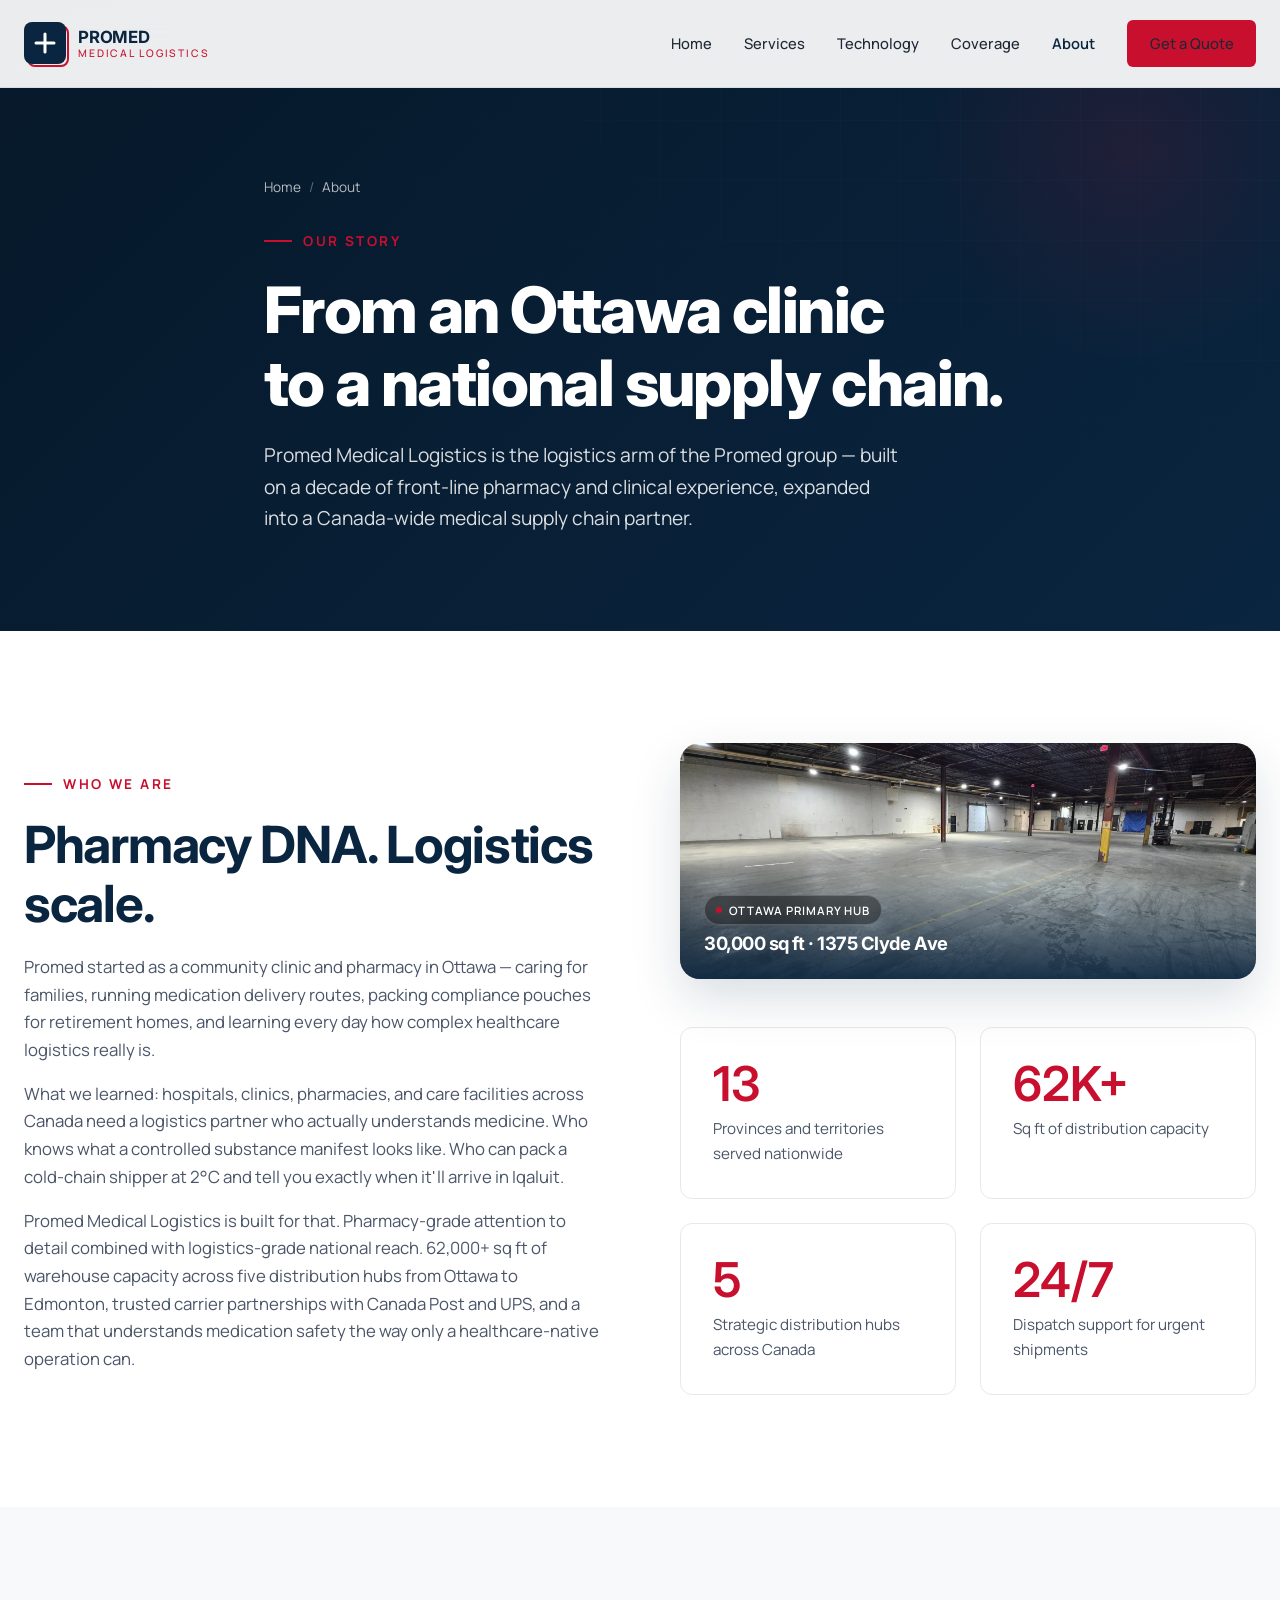
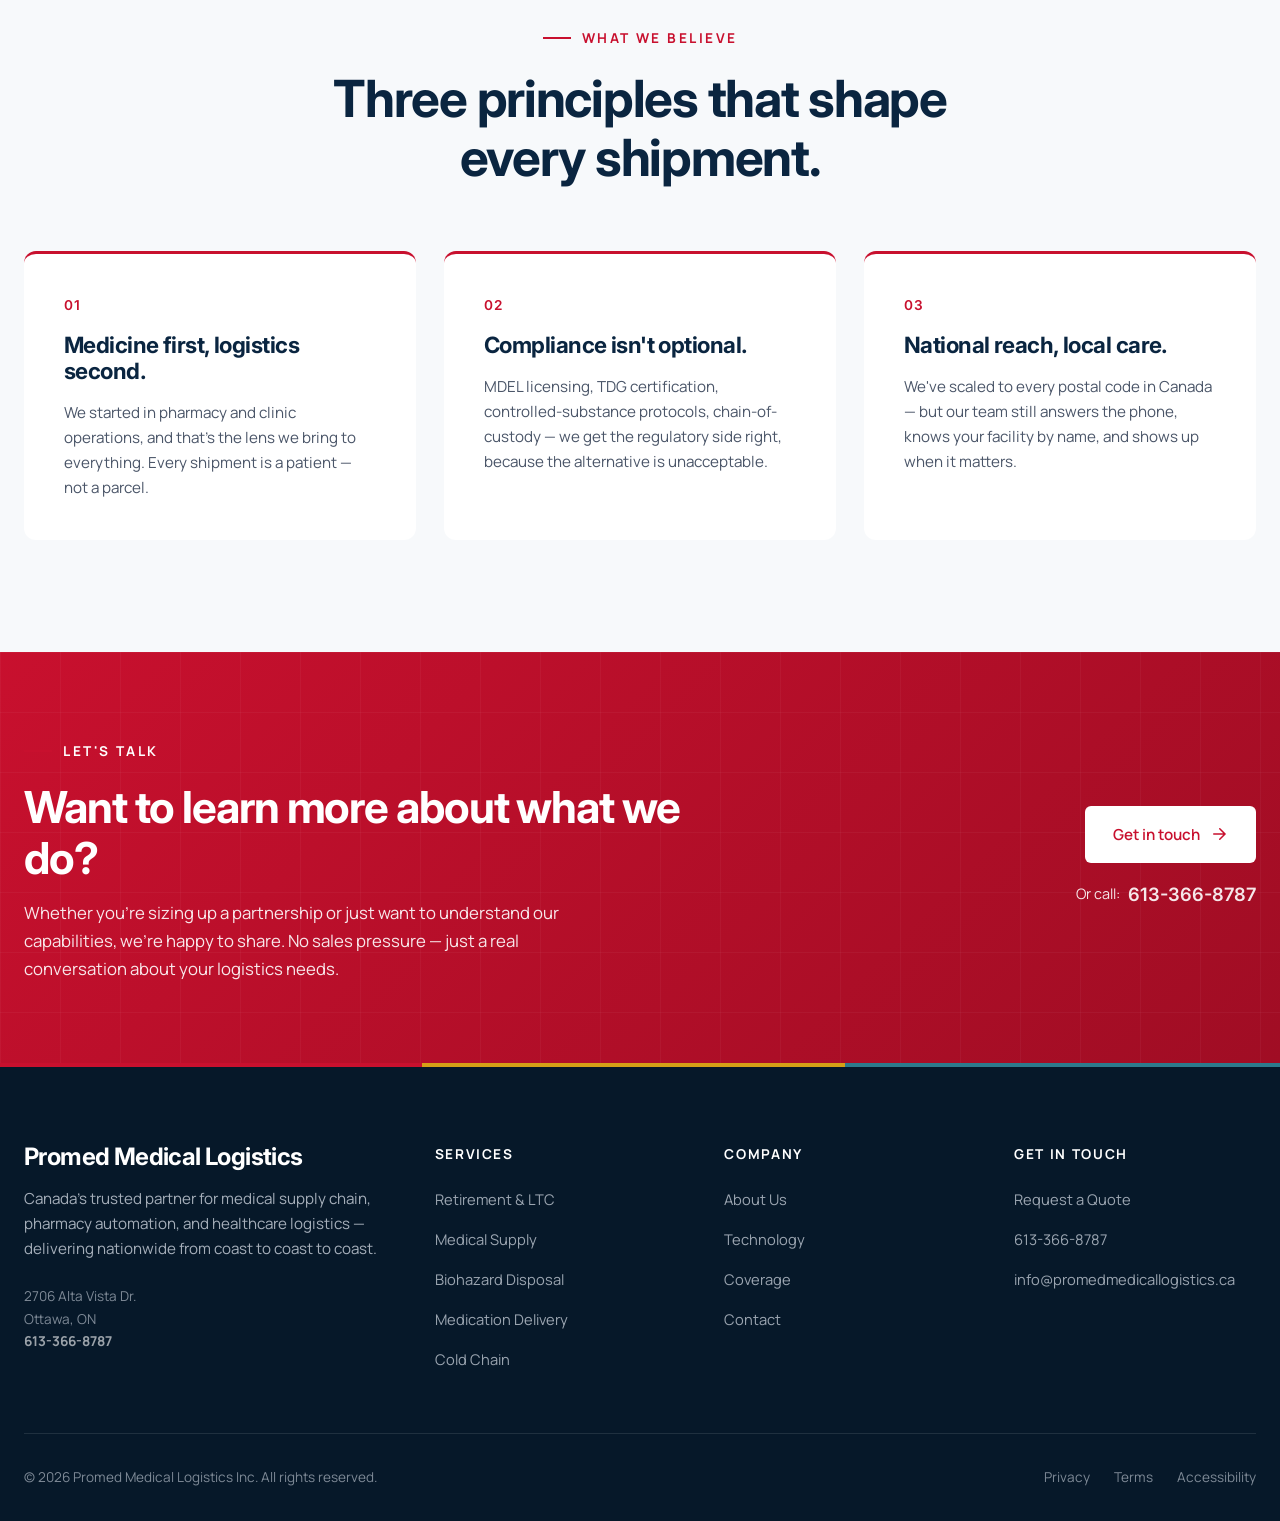
==== pages/about.html @ 0cb0f92e "Initial commit — Promed Medical Logistics trade show website Complete multi-page static site with ho" ====
<!DOCTYPE html>
<html lang="en">
<head>
  <meta charset="UTF-8">
  <meta name="viewport" content="width=device-width, initial-scale=1.0">
  <title>About — Promed Medical Logistics</title>
  <meta name="description" content="Promed Medical Logistics is the nationwide logistics arm of the Promed group — bringing pharmacy and healthcare supply chain expertise to every Canadian postal code.">

  <link rel="stylesheet" href="../css/style.css">
  <link rel="stylesheet" href="../css/home.css">
  <link rel="stylesheet" href="../css/pages.css">
  <link rel="icon" type="image/svg+xml" href="data:image/svg+xml,%3Csvg xmlns='http://www.w3.org/2000/svg' viewBox='0 0 100 100'%3E%3Crect width='100' height='100' rx='15' fill='%230a2540'/%3E%3Cpath d='M50 22v56M30 50h40' stroke='%23c8102e' stroke-width='8' stroke-linecap='round'/%3E%3C/svg%3E">
</head>
<body>

  <nav class="nav">
    <div class="container nav-inner">
      <a href="../index.html" class="nav-logo">
        <div class="nav-logo-mark"><svg viewBox="0 0 24 24" fill="none"><path d="M12 3v18M3 12h18" stroke="currentColor" stroke-width="3" stroke-linecap="round"/></svg></div>
        <div class="nav-logo-text"><span class="brand">PROMED</span><span class="sub">Medical Logistics</span></div>
      </a>
      <div class="nav-menu" id="navMenu">
        <a href="../index.html">Home</a>
        <a href="services.html">Services</a>
        <a href="technology.html">Technology</a>
        <a href="coverage.html">Coverage</a>
        <a href="about.html" class="active">About</a>
        <a href="contact.html" class="nav-cta">Get a Quote</a>
      </div>
      <button class="nav-toggle" id="navToggle" aria-label="Menu"><span></span><span></span><span></span></button>
    </div>
  </nav>

  <section class="page-hero">
    <div class="container page-hero-inner">
      <div class="breadcrumb">
        <a href="../index.html">Home</a>
        <span class="sep">/</span>
        <span>About</span>
      </div>
      <span class="eyebrow">Our story</span>
      <h1>From an Ottawa clinic<br>to a national supply chain.</h1>
      <p class="lead">Promed Medical Logistics is the logistics arm of the Promed group — built on a decade of front-line pharmacy and clinical experience, expanded into a Canada-wide medical supply chain partner.</p>
    </div>
  </section>

  <!-- ABOUT INTRO -->
  <section class="about-intro">
    <div class="container">
      <div class="about-intro-grid">
        <div>
          <span class="eyebrow">Who we are</span>
          <h2>Pharmacy DNA. Logistics scale.</h2>
          <p style="font-size: 1.05rem; color: var(--gray-600); margin-top: 1.25rem; margin-bottom: 1rem;">
            Promed started as a community clinic and pharmacy in Ottawa — caring for families, running medication delivery routes, packing compliance pouches for retirement homes, and learning every day how complex healthcare logistics really is.
          </p>
          <p style="font-size: 1.05rem; color: var(--gray-600); margin-bottom: 1rem;">
            What we learned: hospitals, clinics, pharmacies, and care facilities across Canada need a logistics partner who actually understands medicine. Who knows what a controlled substance manifest looks like. Who can pack a cold-chain shipper at 2°C and tell you exactly when it'll arrive in Iqaluit.
          </p>
          <p style="font-size: 1.05rem; color: var(--gray-600);">
            Promed Medical Logistics is built for that. Pharmacy-grade attention to detail combined with logistics-grade national reach. 62,000+ sq ft of warehouse capacity across five distribution hubs from Ottawa to Edmonton, trusted carrier partnerships with Canada Post and UPS, and a team that understands medication safety the way only a healthcare-native operation can.
          </p>
        </div>

        <div>
          <div style="position: relative; border-radius: var(--radius-lg); overflow: hidden; box-shadow: var(--shadow-lg); margin-bottom: 2rem;">
            <video autoplay muted loop playsinline poster="../images/warehouse-1.jpg" style="width: 100%; height: auto; display: block;">
              <source src="../images/warehouse-tour.mp4" type="video/mp4">
              <img src="../images/warehouse-1.jpg" alt="Ottawa warehouse — primary distribution hub" style="width: 100%;">
            </video>
            <div style="position: absolute; bottom: 0; left: 0; right: 0; padding: 1.5rem; background: linear-gradient(0deg, rgba(10,37,64,0.9), transparent); color: white;">
              <div style="display: inline-flex; align-items: center; gap: 0.4rem; background: rgba(0,0,0,0.4); border: 1px solid rgba(255,255,255,0.2); backdrop-filter: blur(8px); padding: 0.3rem 0.7rem; border-radius: 100px; font-size: 0.72rem; font-weight: 600; letter-spacing: 0.08em; text-transform: uppercase; margin-bottom: 0.5rem;">
                <span style="width: 6px; height: 6px; background: var(--red); border-radius: 50%;"></span> Ottawa Primary Hub
              </div>
              <h4 style="color: white; font-family: var(--font-display); font-size: 1.15rem; margin: 0;">30,000 sq ft · 1375 Clyde Ave</h4>
            </div>
          </div>

          <div class="about-stats">
            <div class="about-stat">
              <div class="num">13</div>
              <div class="label">Provinces and territories served nationwide</div>
            </div>
            <div class="about-stat">
              <div class="num">62K+</div>
              <div class="label">Sq ft of distribution capacity</div>
            </div>
            <div class="about-stat">
              <div class="num">5</div>
              <div class="label">Strategic distribution hubs across Canada</div>
            </div>
            <div class="about-stat">
              <div class="num">24/7</div>
              <div class="label">Dispatch support for urgent shipments</div>
            </div>
          </div>
        </div>
      </div>
    </div>
  </section>

  <!-- VALUES -->
  <section class="values">
    <div class="container">
      <div class="section-header center">
        <span class="eyebrow">What we believe</span>
        <h2>Three principles that shape every shipment.</h2>
      </div>

      <div class="values-grid">
        <div class="value-card">
          <div class="num">01</div>
          <h3>Medicine first, logistics second.</h3>
          <p>We started in pharmacy and clinic operations, and that's the lens we bring to everything. Every shipment is a patient — not a parcel.</p>
        </div>

        <div class="value-card">
          <div class="num">02</div>
          <h3>Compliance isn't optional.</h3>
          <p>MDEL licensing, TDG certification, controlled-substance protocols, chain-of-custody — we get the regulatory side right, because the alternative is unacceptable.</p>
        </div>

        <div class="value-card">
          <div class="num">03</div>
          <h3>National reach, local care.</h3>
          <p>We've scaled to every postal code in Canada — but our team still answers the phone, knows your facility by name, and shows up when it matters.</p>
        </div>
      </div>
    </div>
  </section>

  <!-- CTA -->
  <section class="cta-section">
    <div class="container cta-inner">
      <div>
        <span class="eyebrow" style="color: white;">Let's talk</span>
        <h2>Want to learn more about what we do?</h2>
        <p>Whether you're sizing up a partnership or just want to understand our capabilities, we're happy to share. No sales pressure — just a real conversation about your logistics needs.</p>
      </div>
      <div class="cta-actions">
        <a href="contact.html" class="btn btn-primary">
          Get in touch
          <svg viewBox="0 0 24 24" fill="none" width="18" height="18"><path d="M5 12h14M13 5l7 7-7 7" stroke="currentColor" stroke-width="2" stroke-linecap="round"/></svg>
        </a>
        <div class="cta-phone">Or call: <strong>613-366-8787</strong></div>
      </div>
    </div>
  </section>

  <!-- FOOTER -->
  <footer class="footer">
    <div class="container">
      <div class="footer-grid">
        <div class="footer-brand">
          <h3>Promed Medical Logistics</h3>
          <p>Canada's trusted partner for medical supply chain, pharmacy automation, and healthcare logistics — delivering nationwide from coast to coast to coast.</p>
          <p style="font-size: 0.85rem; opacity: 0.6;">2706 Alta Vista Dr.<br>Ottawa, ON<br><strong style="color: white; opacity: 1;">613-366-8787</strong></p>
        </div>
        <div>
          <h5>Services</h5>
          <ul>
            <li><a href="services.html#ltc">Retirement & LTC</a></li>
            <li><a href="services.html#supply">Medical Supply</a></li>
            <li><a href="services.html#biohazard">Biohazard Disposal</a></li>
            <li><a href="services.html#medication">Medication Delivery</a></li>
            <li><a href="services.html#cold-chain">Cold Chain</a></li>
          </ul>
        </div>
        <div>
          <h5>Company</h5>
          <ul>
            <li><a href="about.html">About Us</a></li>
            <li><a href="technology.html">Technology</a></li>
            <li><a href="coverage.html">Coverage</a></li>
            <li><a href="contact.html">Contact</a></li>
          </ul>
        </div>
        <div>
          <h5>Get In Touch</h5>
          <ul>
            <li><a href="contact.html">Request a Quote</a></li>
            <li><a href="tel:6133668787">613-366-8787</a></li>
            <li><a href="mailto:info@promedmedicallogistics.ca">info@promedmedicallogistics.ca</a></li>
          </ul>
        </div>
      </div>
      <div class="footer-bottom">
        <div>© 2026 Promed Medical Logistics Inc. All rights reserved.</div>
        <div><a href="#">Privacy</a><a href="#">Terms</a><a href="#">Accessibility</a></div>
      </div>
    </div>
  </footer>

  <script src="../js/main.js"></script>
</body>
</html>
---- css/style.css ----
/* ============================================
   PROMED MEDICAL LOGISTICS — Design System
   ============================================ */

@import url('https://fonts.googleapis.com/css2?family=Inter:wght@400;500;600;700;800&family=Manrope:wght@400;500;600;700;800&display=swap');

:root {
  /* Brand colors */
  --navy: #0a2540;
  --navy-light: #163a5f;
  --navy-dark: #061829;
  --red: #c8102e;
  --red-dark: #a00d24;
  --teal: #2d7a8c;
  --teal-light: #4a9fb3;
  --gold: #d4a017;

  /* Neutrals */
  --white: #ffffff;
  --off-white: #f7f9fb;
  --gray-50: #f3f5f8;
  --gray-100: #e5e9ef;
  --gray-200: #cdd4de;
  --gray-400: #8a95a5;
  --gray-600: #4a5568;
  --gray-800: #1e2733;
  --black: #0a0e14;

  /* Effects */
  --shadow-sm: 0 2px 8px rgba(10, 37, 64, 0.06);
  --shadow-md: 0 8px 24px rgba(10, 37, 64, 0.1);
  --shadow-lg: 0 20px 50px rgba(10, 37, 64, 0.15);
  --shadow-xl: 0 30px 80px rgba(10, 37, 64, 0.2);

  /* Typography */
  --font-display: 'Inter', -apple-system, sans-serif;
  --font-body: 'Manrope', -apple-system, sans-serif;

  /* Layout */
  --container: 1280px;
  --radius-sm: 6px;
  --radius-md: 12px;
  --radius-lg: 20px;
  --radius-xl: 32px;
}

* {
  margin: 0;
  padding: 0;
  box-sizing: border-box;
}

html {
  scroll-behavior: smooth;
}

body {
  font-family: var(--font-body);
  color: var(--gray-800);
  background: var(--white);
  font-size: 17px;
  line-height: 1.65;
  -webkit-font-smoothing: antialiased;
  overflow-x: hidden;
}

img {
  max-width: 100%;
  height: auto;
  display: block;
}

a {
  text-decoration: none;
  color: inherit;
}

button {
  cursor: pointer;
  font-family: inherit;
  border: none;
  background: none;
}

/* ============================================
   TYPOGRAPHY
   ============================================ */

h1, h2, h3, h4 {
  font-family: var(--font-display);
  font-weight: 700;
  color: var(--navy);
  line-height: 1.15;
  letter-spacing: -0.025em;
}

h1 { font-size: clamp(2.5rem, 5.5vw, 4.5rem); font-weight: 800; }
h2 { font-size: clamp(2rem, 4vw, 3.25rem); font-weight: 700; }
h3 { font-size: clamp(1.35rem, 2.2vw, 1.75rem); font-weight: 700; }
h4 { font-size: clamp(1.05rem, 1.4vw, 1.2rem); font-weight: 700; }

.eyebrow {
  font-family: var(--font-body);
  text-transform: uppercase;
  letter-spacing: 0.18em;
  font-size: 0.85rem;
  font-weight: 700;
  color: var(--red);
  margin-bottom: 1.25rem;
  display: inline-flex;
  align-items: center;
  gap: 0.7rem;
}

.eyebrow::before {
  content: '';
  width: 28px;
  height: 2px;
  background: var(--red);
}

/* ============================================
   LAYOUT
   ============================================ */

.container {
  max-width: var(--container);
  margin: 0 auto;
  padding: 0 1.5rem;
}

section {
  padding: 6rem 0;
  position: relative;
}

.section-header {
  max-width: 720px;
  margin-bottom: 4rem;
}

.section-header.center {
  margin-left: auto;
  margin-right: auto;
  text-align: center;
}

.section-header p {
  font-size: 1.15rem;
  color: var(--gray-600);
  margin-top: 1.25rem;
  line-height: 1.65;
}

/* ============================================
   BUTTONS
   ============================================ */

.btn {
  display: inline-flex;
  align-items: center;
  gap: 0.6rem;
  padding: 1rem 1.75rem;
  border-radius: var(--radius-sm);
  font-weight: 600;
  font-size: 0.95rem;
  transition: all 0.25s ease;
  white-space: nowrap;
}

.btn-primary {
  background: var(--red);
  color: var(--white);
}

.btn-primary:hover {
  background: var(--red-dark);
  transform: translateY(-1px);
  box-shadow: var(--shadow-sm);
}

.btn-secondary {
  background: var(--white);
  color: var(--navy);
  border: 2px solid var(--navy);
}

.btn-secondary:hover {
  background: var(--navy);
  color: var(--white);
}

.btn-ghost {
  color: var(--white);
  border: 1.5px solid rgba(255,255,255,0.4);
}

.btn-ghost:hover {
  background: rgba(255,255,255,0.1);
  border-color: var(--white);
}

.btn-arrow {
  display: inline-flex;
  align-items: center;
  gap: 0.5rem;
  color: var(--red);
  font-weight: 600;
  font-size: 0.95rem;
  transition: gap 0.2s ease;
}

.btn-arrow:hover {
  gap: 0.85rem;
}

.btn-arrow svg {
  width: 18px;
  height: 18px;
}

/* ============================================
   NAVIGATION
   ============================================ */

.nav {
  position: fixed;
  top: 0;
  left: 0;
  right: 0;
  z-index: 1000;
  padding: 1.25rem 0;
  background: rgba(255, 255, 255, 0.92);
  backdrop-filter: blur(20px);
  border-bottom: 1px solid rgba(10, 37, 64, 0.08);
  transition: all 0.3s ease;
}

.nav-inner {
  display: flex;
  align-items: center;
  justify-content: space-between;
}

.nav-logo {
  display: flex;
  align-items: center;
  gap: 0.75rem;
  font-family: var(--font-display);
  font-weight: 700;
  font-size: 1.25rem;
  color: var(--navy);
}

.nav-logo-mark {
  width: 42px;
  height: 42px;
  background: var(--navy);
  border-radius: 8px;
  display: flex;
  align-items: center;
  justify-content: center;
  position: relative;
}

.nav-logo-mark::after {
  content: '';
  position: absolute;
  inset: 0;
  border: 2px solid var(--red);
  border-radius: 8px;
  transform: translate(3px, 3px);
  z-index: -1;
}

.nav-logo-mark svg {
  width: 24px;
  height: 24px;
  color: var(--white);
}

.nav-logo-text {
  display: flex;
  flex-direction: column;
  line-height: 1;
}

.nav-logo-text .brand {
  font-size: 1.05rem;
  font-weight: 700;
  letter-spacing: -0.01em;
}

.nav-logo-text .sub {
  font-family: var(--font-body);
  font-size: 0.65rem;
  font-weight: 500;
  letter-spacing: 0.18em;
  text-transform: uppercase;
  color: var(--red);
  margin-top: 2px;
}

.nav-menu {
  display: flex;
  align-items: center;
  gap: 2rem;
}

.nav-menu a {
  font-size: 0.92rem;
  font-weight: 500;
  color: var(--gray-800);
  transition: color 0.2s;
  position: relative;
}

.nav-menu a:hover {
  color: var(--red);
}

.nav-menu a.active {
  color: var(--navy);
  font-weight: 600;
}

.nav-cta {
  background: var(--red);
  color: var(--white);
  padding: 0.7rem 1.4rem;
  border-radius: var(--radius-sm);
  font-size: 0.9rem;
  font-weight: 600;
  transition: all 0.2s;
}

.nav-cta:hover {
  background: var(--red-dark);
  color: var(--white) !important;
}

.nav-toggle {
  display: none;
  flex-direction: column;
  gap: 4px;
  padding: 8px;
}

.nav-toggle span {
  width: 22px;
  height: 2px;
  background: var(--navy);
  transition: 0.3s;
}

/* ============================================
   FOOTER
   ============================================ */

.footer {
  background: var(--navy-dark);
  color: var(--gray-200);
  padding: 5rem 0 2rem;
  position: relative;
  overflow: hidden;
}

.footer::before {
  content: '';
  position: absolute;
  top: 0;
  left: 0;
  right: 0;
  height: 4px;
  background: linear-gradient(90deg, var(--red) 0%, var(--red) 33%, var(--gold) 33%, var(--gold) 66%, var(--teal) 66%);
}

.footer-grid {
  display: grid;
  grid-template-columns: 1.5fr 1fr 1fr 1fr;
  gap: 3rem;
  padding-bottom: 3rem;
  border-bottom: 1px solid rgba(255,255,255,0.1);
}

.footer-brand h3 {
  color: var(--white);
  font-family: var(--font-display);
  font-size: 1.5rem;
  margin-bottom: 1rem;
}

.footer-brand p {
  font-size: 0.95rem;
  color: var(--gray-200);
  opacity: 0.8;
  margin-bottom: 1.5rem;
}

.footer h5 {
  font-family: var(--font-body);
  color: var(--white);
  font-size: 0.85rem;
  font-weight: 700;
  text-transform: uppercase;
  letter-spacing: 0.12em;
  margin-bottom: 1.25rem;
}

.footer ul {
  list-style: none;
}

.footer ul li {
  margin-bottom: 0.75rem;
}

.footer ul a {
  color: var(--gray-200);
  opacity: 0.75;
  font-size: 0.92rem;
  transition: all 0.2s;
}

.footer ul a:hover {
  opacity: 1;
  color: var(--white);
  padding-left: 4px;
}

.footer-bottom {
  display: flex;
  justify-content: space-between;
  align-items: center;
  padding-top: 2rem;
  font-size: 0.85rem;
  opacity: 0.6;
}

.footer-bottom a {
  margin-left: 1.5rem;
}

/* ============================================
   UTILITIES
   ============================================ */

.bg-navy { background: var(--navy); color: var(--white); }
.bg-navy h2, .bg-navy h3 { color: var(--white); }
.bg-gray { background: var(--off-white); }

.grid-pattern {
  background-image:
    linear-gradient(rgba(255,255,255,0.04) 1px, transparent 1px),
    linear-gradient(90deg, rgba(255,255,255,0.04) 1px, transparent 1px);
  background-size: 60px 60px;
}

.gradient-text {
  background: linear-gradient(135deg, var(--red) 0%, var(--gold) 100%);
  -webkit-background-clip: text;
  background-clip: text;
  -webkit-text-fill-color: transparent;
}

/* ============================================
   RESPONSIVE
   ============================================ */

@media (max-width: 900px) {
  .nav-menu {
    position: fixed;
    top: 73px;
    left: 0;
    right: 0;
    background: var(--white);
    flex-direction: column;
    gap: 0;
    padding: 1rem 0;
    border-bottom: 1px solid var(--gray-100);
    transform: translateY(-150%);
    transition: transform 0.3s ease;
  }
  .nav-menu.open {
    transform: translateY(0);
  }
  .nav-menu a {
    padding: 1rem 1.5rem;
    width: 100%;
    border-bottom: 1px solid var(--gray-100);
  }
  .nav-toggle {
    display: flex;
  }
  .nav-cta {
    display: none;
  }
  section {
    padding: 3.5rem 0;
  }
  .section-header {
    margin-bottom: 2.5rem;
  }
  .footer-grid {
    grid-template-columns: 1fr 1fr;
    gap: 2rem;
  }
  .footer-bottom {
    flex-direction: column;
    gap: 1rem;
    text-align: center;
  }
  .footer-bottom a {
    margin: 0 0.75rem;
  }
}

@media (max-width: 600px) {
  .footer-grid {
    grid-template-columns: 1fr;
  }
}
---- css/home.css ----
/* ============================================
   HOMEPAGE STYLES
   ============================================ */

/* ----- HERO ----- */
.hero {
  min-height: 100vh;
  background: linear-gradient(135deg, var(--navy-dark) 0%, var(--navy) 70%, var(--navy-light) 100%);
  color: var(--white);
  padding: 10rem 0 6rem;
  position: relative;
  overflow: hidden;
  display: flex;
  align-items: center;
}

.hero::before {
  content: '';
  position: absolute;
  inset: 0;
  background-image:
    linear-gradient(rgba(255,255,255,0.025) 1px, transparent 1px),
    linear-gradient(90deg, rgba(255,255,255,0.025) 1px, transparent 1px);
  background-size: 80px 80px;
  mask-image: radial-gradient(ellipse at top right, black 0%, transparent 70%);
  z-index: 1;
}

.hero::after {
  content: '';
  position: absolute;
  top: -200px;
  right: -200px;
  width: 600px;
  height: 600px;
  background: radial-gradient(circle, rgba(200, 16, 46, 0.15) 0%, transparent 60%);
  border-radius: 50%;
  pointer-events: none;
  z-index: 1;
}

/* Hero video background */
.hero-video-bg {
  position: absolute;
  inset: 0;
  z-index: 0;
  overflow: hidden;
}

.hero-video-bg video {
  position: absolute;
  top: 50%;
  left: 50%;
  min-width: 100%;
  min-height: 100%;
  width: auto;
  height: auto;
  transform: translate(-50%, -50%);
  object-fit: cover;
  opacity: 0.16;
  filter: saturate(0.7);
}

.hero-video-bg::after {
  content: '';
  position: absolute;
  inset: 0;
  background: linear-gradient(135deg, rgba(6, 24, 41, 0.88) 0%, rgba(10, 37, 64, 0.78) 60%, rgba(22, 58, 95, 0.7) 100%);
}

.hero-inner {
  position: relative;
  z-index: 2;
  max-width: 920px;
  margin: 0 auto;
  text-align: center;
}

.hero-badge {
  display: inline-flex;
  align-items: center;
  gap: 0.5rem;
  background: rgba(255,255,255,0.08);
  border: 1px solid rgba(255,255,255,0.18);
  padding: 0.55rem 1.1rem;
  border-radius: 100px;
  font-size: 0.85rem;
  font-weight: 500;
  margin-bottom: 2.5rem;
  backdrop-filter: blur(10px);
}

.hero-badge .pulse {
  width: 8px;
  height: 8px;
  background: #4ade80;
  border-radius: 50%;
  position: relative;
}

.hero-badge .pulse::after {
  content: '';
  position: absolute;
  inset: -3px;
  border-radius: 50%;
  background: #4ade80;
  opacity: 0.4;
  animation: pulse 2s infinite;
}

@keyframes pulse {
  0%, 100% { transform: scale(1); opacity: 0.4; }
  50% { transform: scale(1.5); opacity: 0; }
}

.hero h1 {
  color: var(--white);
  font-size: clamp(2.5rem, 6vw, 4.75rem);
  margin-bottom: 1.75rem;
  font-weight: 800;
  letter-spacing: -0.035em;
  line-height: 1.08;
}

.hero-tagline {
  font-size: clamp(1.05rem, 1.3vw, 1.25rem);
  opacity: 0.85;
  margin: 0 auto 3rem;
  max-width: 640px;
  line-height: 1.55;
}

.hero-ctas {
  display: flex;
  gap: 1rem;
  flex-wrap: wrap;
  margin-bottom: 4rem;
  justify-content: center;
}

.hero-ctas .btn {
  padding: 1.1rem 2rem;
  font-size: 1rem;
}

.hero-stats {
  display: grid;
  grid-template-columns: repeat(4, 1fr);
  gap: 2.5rem;
  padding-top: 3rem;
  border-top: 1px solid rgba(255,255,255,0.12);
  max-width: 760px;
  margin: 0 auto;
}

.hero-stat .num {
  font-family: var(--font-display);
  font-size: clamp(1.75rem, 2.5vw, 2.5rem);
  font-weight: 600;
  color: var(--white);
  line-height: 1;
  margin-bottom: 0.5rem;
}

.hero-stat .num .small {
  font-size: 0.65em;
  color: var(--red);
}

.hero-stat .label {
  font-size: 0.78rem;
  opacity: 0.7;
  text-transform: uppercase;
  letter-spacing: 0.1em;
  font-weight: 500;
}

/* ----- TRUST BAR ----- */
.trust-bar {
  padding: 4rem 0;
  background: var(--off-white);
  border-bottom: 1px solid var(--gray-100);
}

.trust-inner {
  text-align: center;
}

.trust-label {
  font-size: 0.85rem;
  font-weight: 700;
  text-transform: uppercase;
  letter-spacing: 0.18em;
  color: var(--gray-600);
  margin-bottom: 2.5rem;
}

.trust-logos {
  display: flex;
  align-items: center;
  justify-content: center;
  gap: 3rem;
  flex-wrap: wrap;
}

.partner-logo {
  height: 50px;
  display: flex;
  align-items: center;
  justify-content: center;
  opacity: 0.65;
  transition: opacity 0.25s ease, transform 0.25s ease;
  filter: grayscale(0.15);
}

.partner-logo:hover {
  opacity: 1;
  filter: grayscale(0);
  transform: translateY(-2px);
}

.partner-logo svg {
  height: 100%;
  width: auto;
  max-width: 180px;
}

@media (max-width: 768px) {
  .trust-logos {
    gap: 2rem;
  }
  .partner-logo {
    height: 40px;
  }
}

/* ----- SERVICES ----- */
.services {
  padding: 7rem 0;
}

.services-grid {
  display: grid;
  grid-template-columns: repeat(3, 1fr);
  gap: 1.5rem;
}

.service-card {
  background: var(--white);
  border: 1px solid var(--gray-100);
  border-radius: var(--radius-md);
  padding: 2.25rem;
  transition: all 0.3s ease;
  position: relative;
  overflow: hidden;
  display: flex;
  flex-direction: column;
}

.service-card::before {
  content: '';
  position: absolute;
  top: 0;
  left: 0;
  right: 0;
  height: 3px;
  background: var(--red);
  transform: scaleX(0);
  transform-origin: left;
  transition: transform 0.4s ease;
}

.service-card:hover {
  border-color: var(--gray-200);
  box-shadow: var(--shadow-lg);
  transform: translateY(-4px);
}

.service-card:hover::before {
  transform: scaleX(1);
}

.service-card.featured {
  background: var(--navy);
  color: var(--white);
  border-color: var(--navy);
}

.service-card.featured h3 { color: var(--white); }
.service-card.featured p { color: rgba(255,255,255,0.8); }
.service-card.featured::before {
  background: var(--gold);
  transform: scaleX(1);
}

.service-card.featured .feat-tag {
  position: absolute;
  top: 1.25rem;
  right: 1.25rem;
  background: var(--gold);
  color: var(--navy);
  padding: 0.25rem 0.7rem;
  border-radius: 100px;
  font-size: 0.7rem;
  font-weight: 700;
  text-transform: uppercase;
  letter-spacing: 0.08em;
}

.service-icon {
  width: 56px;
  height: 56px;
  background: linear-gradient(135deg, var(--navy) 0%, var(--navy-light) 100%);
  border-radius: var(--radius-sm);
  display: flex;
  align-items: center;
  justify-content: center;
  margin-bottom: 1.5rem;
}

.service-card.featured .service-icon {
  background: linear-gradient(135deg, var(--red) 0%, var(--red-dark) 100%);
}

.service-icon svg {
  width: 26px;
  height: 26px;
  color: var(--white);
}

.service-card h3 {
  margin-bottom: 0.75rem;
  font-size: 1.35rem;
}

.service-card p {
  color: var(--gray-600);
  font-size: 0.95rem;
  margin-bottom: 1.5rem;
  flex: 1;
}

.service-list {
  list-style: none;
  margin-bottom: 1.5rem;
}

.service-list li {
  font-size: 0.88rem;
  color: var(--gray-600);
  padding: 0.4rem 0;
  display: flex;
  align-items: center;
  gap: 0.6rem;
}

.service-card.featured .service-list li { color: rgba(255,255,255,0.85); }

.service-list li::before {
  content: '';
  width: 14px;
  height: 2px;
  background: var(--red);
  flex-shrink: 0;
}

.service-card.featured .service-list li::before { background: var(--gold); }

.service-link {
  font-size: 0.9rem;
  font-weight: 600;
  color: var(--red);
  display: inline-flex;
  align-items: center;
  gap: 0.4rem;
  margin-top: auto;
  transition: gap 0.2s;
}

.service-card.featured .service-link { color: var(--gold); }

.service-link:hover { gap: 0.7rem; }

.service-link svg { width: 16px; height: 16px; }

/* ----- TECHNOLOGY SHOWCASE ----- */
.tech {
  background: var(--navy-dark);
  color: var(--white);
  padding: 7rem 0;
  position: relative;
  overflow: hidden;
}

.tech::before {
  content: '';
  position: absolute;
  inset: 0;
  background-image:
    linear-gradient(rgba(255,255,255,0.025) 1px, transparent 1px),
    linear-gradient(90deg, rgba(255,255,255,0.025) 1px, transparent 1px);
  background-size: 60px 60px;
  mask-image: radial-gradient(ellipse at center, black 0%, transparent 80%);
}

.tech .container {
  position: relative;
  z-index: 2;
}

.tech h2 { color: var(--white); }

.tech-grid {
  display: grid;
  grid-template-columns: 1fr 1fr;
  grid-template-rows: auto auto;
  gap: 1.5rem 4rem;
  align-items: start;
  margin-top: 4rem;
}

.tech-grid .tech-content {
  grid-column: 2;
  grid-row: 1 / 3;
  align-self: center;
}

.tech-image {
  position: relative;
  border-radius: var(--radius-lg);
  overflow: hidden;
  background: var(--navy);
}

.tech-image img {
  width: 100%;
  height: auto;
  display: block;
}

.tech-image::after {
  content: '';
  position: absolute;
  inset: 0;
  background: linear-gradient(135deg, transparent 50%, rgba(10, 37, 64, 0.4) 100%);
  pointer-events: none;
}

.tech-image .ai-badge {
  position: absolute;
  top: 1.5rem;
  left: 1.5rem;
  background: rgba(0,0,0,0.6);
  backdrop-filter: blur(10px);
  padding: 0.5rem 1rem;
  border-radius: 100px;
  display: flex;
  align-items: center;
  gap: 0.5rem;
  font-size: 0.8rem;
  font-weight: 600;
  border: 1px solid rgba(255,255,255,0.15);
}

.tech-image .ai-badge::before {
  content: '';
  width: 6px;
  height: 6px;
  background: var(--red);
  border-radius: 50%;
  box-shadow: 0 0 12px var(--red);
}

.tech-content .eyebrow { color: var(--red); }

.tech-content h2 {
  margin-bottom: 1.5rem;
}

.tech-content > p {
  font-size: 1.1rem;
  opacity: 0.85;
  margin-bottom: 2.5rem;
}

.tech-features {
  display: grid;
  gap: 1.5rem;
  margin-bottom: 2.5rem;
}

.tech-feature {
  display: flex;
  gap: 1rem;
  align-items: flex-start;
}

.tech-feature-icon {
  width: 44px;
  height: 44px;
  background: rgba(255,255,255,0.06);
  border: 1px solid rgba(255,255,255,0.12);
  border-radius: var(--radius-sm);
  display: flex;
  align-items: center;
  justify-content: center;
  flex-shrink: 0;
}

.tech-feature-icon svg {
  width: 20px;
  height: 20px;
  color: var(--red);
}

.tech-feature h4 {
  color: var(--white);
  font-family: var(--font-body);
  font-size: 1rem;
  font-weight: 600;
  margin-bottom: 0.3rem;
}

.tech-feature p {
  font-size: 0.9rem;
  opacity: 0.7;
}

.tech-cta {
  display: inline-flex;
  align-items: center;
  gap: 0.6rem;
  background: var(--white);
  color: var(--navy);
  padding: 0.95rem 1.75rem;
  border-radius: var(--radius-sm);
  font-weight: 600;
  font-size: 0.95rem;
  transition: all 0.2s;
}

.tech-cta:hover {
  background: var(--red);
  color: var(--white);
}

/* ----- COVERAGE ----- */
.coverage {
  background: var(--off-white);
  padding: 7rem 0;
  position: relative;
  overflow: hidden;
}

.coverage-inner {
  display: grid;
  grid-template-columns: 1fr 1.3fr;
  gap: 5rem;
  align-items: center;
}

.coverage-stats {
  display: grid;
  grid-template-columns: 1fr 1fr;
  gap: 1.5rem;
  margin-top: 2.5rem;
}

.coverage-stat {
  background: var(--white);
  padding: 1.75rem;
  border-radius: var(--radius-md);
  border-top: 3px solid var(--red);
}

.coverage-stat .num {
  font-family: var(--font-display);
  font-size: 2.5rem;
  font-weight: 600;
  color: var(--navy);
  line-height: 1;
  margin-bottom: 0.5rem;
}

.coverage-stat .label {
  font-size: 0.85rem;
  color: var(--gray-600);
  font-weight: 500;
}

.coverage-map {
  position: relative;
  width: 100%;
  background: var(--white);
  border-radius: var(--radius-lg);
  padding: 1.5rem;
  box-shadow: var(--shadow-md);
  border: 1px solid var(--gray-100);
}

.coverage-map svg {
  width: 100%;
  height: auto;
}

/* ----- PROCESS / HOW IT WORKS ----- */
.process {
  padding: 7rem 0;
  background: var(--white);
}

.process-steps {
  display: grid;
  grid-template-columns: repeat(4, 1fr);
  gap: 1.5rem;
  position: relative;
  margin-top: 4rem;
}

.process-steps::before {
  content: '';
  position: absolute;
  top: 38px;
  left: 10%;
  right: 10%;
  height: 2px;
  background: var(--gray-100);
  z-index: 0;
}

.process-step {
  position: relative;
  z-index: 1;
}

.process-num {
  width: 76px;
  height: 76px;
  background: var(--white);
  border: 2px solid var(--navy);
  border-radius: 50%;
  display: flex;
  align-items: center;
  justify-content: center;
  font-family: var(--font-display);
  font-size: 1.75rem;
  font-weight: 600;
  color: var(--navy);
  margin: 0 auto 1.5rem;
  position: relative;
}

.process-step:hover .process-num {
  background: var(--red);
  border-color: var(--red);
  color: var(--white);
}

.process-num {
  transition: all 0.3s ease;
}

.process-step h4 {
  text-align: center;
  margin-bottom: 0.6rem;
  font-family: var(--font-display);
  font-size: 1.15rem;
}

.process-step p {
  text-align: center;
  font-size: 0.9rem;
  color: var(--gray-600);
}

/* ----- CTA SECTION ----- */
.cta-section {
  padding: 5rem 0;
  background: linear-gradient(135deg, var(--red) 0%, var(--red-dark) 100%);
  color: var(--white);
  position: relative;
  overflow: hidden;
}

.cta-section::before {
  content: '';
  position: absolute;
  inset: 0;
  background-image:
    linear-gradient(rgba(255,255,255,0.04) 1px, transparent 1px),
    linear-gradient(90deg, rgba(255,255,255,0.04) 1px, transparent 1px);
  background-size: 60px 60px;
}

.cta-inner {
  display: grid;
  grid-template-columns: 1.5fr 1fr;
  gap: 4rem;
  align-items: center;
  position: relative;
}

.cta-section h2 {
  color: var(--white);
  font-size: clamp(1.75rem, 3.5vw, 2.75rem);
  margin-bottom: 1rem;
}

.cta-section p {
  opacity: 0.9;
  font-size: 1.05rem;
  max-width: 540px;
}

.cta-actions {
  display: flex;
  flex-direction: column;
  gap: 1rem;
  align-items: flex-end;
}

.cta-actions .btn-primary {
  background: var(--white);
  color: var(--red);
}

.cta-actions .btn-primary:hover {
  background: var(--navy);
  color: var(--white);
}

.cta-phone {
  color: var(--white);
  opacity: 0.9;
  font-size: 0.9rem;
  display: flex;
  align-items: center;
  gap: 0.5rem;
}

.cta-phone strong {
  font-family: var(--font-display);
  font-size: 1.15rem;
  font-weight: 600;
}

/* ----- RESPONSIVE ----- */
@media (max-width: 1024px) {
  .hero-inner {
    grid-template-columns: 1fr;
    gap: 3rem;
  }
  .services-grid {
    grid-template-columns: repeat(2, 1fr);
  }
  .tech-grid, .coverage-inner, .cta-inner {
    grid-template-columns: 1fr;
    gap: 2rem;
  }
  .tech-grid .tech-content {
    grid-column: auto;
    grid-row: auto;
  }
  .tech-grid .tech-image + .tech-image {
    margin-top: 0;
  }
  .cta-actions {
    align-items: flex-start;
  }
  .process-steps {
    grid-template-columns: repeat(2, 1fr);
    gap: 2rem;
  }
  .process-steps::before { display: none; }
}

@media (max-width: 640px) {
  .hero {
    padding-top: 7rem;
    padding-bottom: 3rem;
  }
  .hero-inner {
    gap: 2rem;
  }
  .hero-stats {
    grid-template-columns: 1fr 1fr;
    gap: 1rem;
  }
  .hero-stat .num {
    font-size: 2rem;
  }
  .services-grid {
    grid-template-columns: 1fr;
  }
  .trust-inner {
    grid-template-columns: 1fr;
    gap: 1rem;
  }
  .trust-label {
    text-align: center;
  }
  .trust-logos {
    gap: 1.25rem;
    flex-wrap: wrap;
    justify-content: center;
  }
  .coverage-stats {
    grid-template-columns: 1fr;
  }
  .coverage-map {
    overflow-x: auto;
    -webkit-overflow-scrolling: touch;
  }
  .process-steps {
    grid-template-columns: 1fr;
  }
  .program-step {
    padding: 1.25rem;
  }
  .carrier-card-main {
    padding: 2rem 1.5rem;
  }
}

/* ============================================
   NETWORK / WAREHOUSE SECTION
   ============================================ */

.network {
  padding: 6rem 0;
  background: var(--off-white);
  position: relative;
  overflow: hidden;
}

.network-header {
  display: grid;
  grid-template-columns: 1.2fr 1fr;
  gap: 4rem;
  align-items: end;
  margin-bottom: 4rem;
}

.network-header .right-stats {
  display: grid;
  grid-template-columns: 1fr 1fr;
  gap: 1.5rem;
}

.network-stat {
  padding: 1.5rem;
  background: var(--white);
  border-radius: var(--radius-md);
  border-left: 3px solid var(--red);
}

.network-stat .num {
  font-family: var(--font-display);
  font-size: 2rem;
  font-weight: 600;
  color: var(--navy);
  line-height: 1;
  margin-bottom: 0.4rem;
}

.network-stat .label {
  font-size: 0.85rem;
  color: var(--gray-600);
  font-weight: 500;
}

/* Featured warehouse showcase */
.warehouse-showcase {
  margin-bottom: 3rem;
}

.warehouse-main {
  position: relative;
  background: var(--navy);
  aspect-ratio: 16 / 9;
  overflow: hidden;
  border-radius: var(--radius-lg) var(--radius-lg) 0 0;
  box-shadow: var(--shadow-lg);
}

.warehouse-main video,
.warehouse-main img {
  width: 100%;
  height: 100%;
  object-fit: cover;
  display: block;
}

.warehouse-main .overlay {
  position: absolute;
  inset: 0;
  background: linear-gradient(0deg, rgba(10, 37, 64, 0.85) 0%, transparent 50%);
  display: flex;
  align-items: flex-end;
  padding: 2rem;
  color: var(--white);
  pointer-events: none;
}

.warehouse-main .overlay-content {
  position: relative;
  z-index: 2;
}

.warehouse-main .overlay-tag {
  display: inline-flex;
  align-items: center;
  gap: 0.4rem;
  background: rgba(0,0,0,0.4);
  border: 1px solid rgba(255,255,255,0.2);
  backdrop-filter: blur(8px);
  padding: 0.3rem 0.7rem;
  border-radius: 100px;
  font-size: 0.72rem;
  font-weight: 600;
  letter-spacing: 0.08em;
  text-transform: uppercase;
  margin-bottom: 0.75rem;
}

.warehouse-main .overlay-tag::before {
  content: '';
  width: 6px;
  height: 6px;
  background: var(--red);
  border-radius: 50%;
  animation: pulse 2s infinite;
}

.warehouse-main h3 {
  color: var(--white);
  font-size: 1.5rem;
  margin-bottom: 0.25rem;
}

.warehouse-main .sqft {
  font-family: var(--font-body);
  font-size: 0.95rem;
  opacity: 0.85;
}

.warehouse-gallery {
  display: grid;
  grid-template-columns: repeat(4, 1fr);
  gap: 4px;
  border-radius: 0 0 var(--radius-lg) var(--radius-lg);
  overflow: hidden;
  box-shadow: var(--shadow-lg);
}

.warehouse-thumb {
  position: relative;
  overflow: hidden;
  background: var(--navy);
  aspect-ratio: 4 / 3;
}

.warehouse-thumb img {
  width: 100%;
  height: 100%;
  object-fit: cover;
  transition: transform 0.4s ease;
}

.warehouse-thumb:hover img {
  transform: scale(1.05);
}

/* Hubs grid */
.hubs-grid {
  display: grid;
  grid-template-columns: repeat(5, 1fr);
  gap: 1rem;
  margin-top: 2rem;
}

.hub-card {
  background: var(--white);
  padding: 1.5rem 1.25rem;
  border-radius: var(--radius-md);
  border: 1px solid var(--gray-100);
  transition: all 0.25s;
  position: relative;
}

.hub-card.primary {
  background: var(--navy);
  color: var(--white);
  border-color: var(--navy);
}

.hub-card:hover {
  transform: translateY(-2px);
  box-shadow: var(--shadow-sm);
}

.hub-card .hub-sqft {
  font-family: var(--font-display);
  font-size: 1.5rem;
  font-weight: 600;
  color: var(--red);
  line-height: 1;
  margin-bottom: 0.5rem;
}

.hub-card.primary .hub-sqft {
  color: var(--gold);
}

.hub-card h4 {
  color: var(--navy);
  font-family: var(--font-display);
  font-size: 1.05rem;
  margin-bottom: 0.2rem;
}

.hub-card.primary h4 {
  color: var(--white);
}

.hub-card .hub-prov {
  font-size: 0.72rem;
  letter-spacing: 0.1em;
  text-transform: uppercase;
  color: var(--gray-600);
  font-weight: 600;
  margin-bottom: 0.6rem;
}

.hub-card.primary .hub-prov {
  color: var(--gold);
}

.hub-card .hub-tag {
  font-size: 0.82rem;
  color: var(--gray-600);
  margin-bottom: 0.6rem;
}

.hub-card.primary .hub-tag {
  color: rgba(255,255,255,0.85);
}

.hub-card .hub-addr {
  font-size: 0.75rem;
  color: var(--gray-400);
  line-height: 1.4;
}

.hub-card.primary .hub-addr {
  color: rgba(255,255,255,0.55);
}

.hub-card .primary-badge {
  position: absolute;
  top: -8px;
  right: 1rem;
  background: var(--red);
  color: var(--white);
  font-size: 0.65rem;
  font-weight: 700;
  letter-spacing: 0.1em;
  padding: 0.2rem 0.55rem;
  border-radius: 4px;
}

/* ============================================
   PRICING / SAVINGS SECTION
   ============================================ */
.savings {
  padding: 7rem 0;
  background: var(--white);
}

/* Carrier duo — two main partners */
.carriers-duo {
  display: grid;
  grid-template-columns: 1fr 1fr;
  gap: 2rem;
  margin-top: 4rem;
}

.carrier-card-main {
  background: var(--white);
  border-radius: var(--radius-lg);
  padding: 3rem 2.5rem;
  text-align: center;
  border: 2px solid var(--navy);
  transition: all 0.25s;
}

.carrier-card-main:hover {
  transform: translateY(-2px);
  box-shadow: var(--shadow-md);
}

.carrier-card-main .carrier-mark {
  display: flex;
  align-items: center;
  justify-content: center;
  height: 70px;
  margin: 0 auto 1.5rem;
}

.carrier-card-main .carrier-mark img {
  max-height: 100%;
  width: auto;
}

.carrier-card-main .carrier-coverage {
  font-family: var(--font-display);
  font-size: 3rem;
  font-weight: 800;
  color: var(--navy);
  line-height: 1;
  margin-bottom: 0.25rem;
}

.carrier-card-main .carrier-coverage-label {
  font-size: 0.78rem;
  letter-spacing: 0.08em;
  text-transform: uppercase;
  color: var(--gray-600);
  font-weight: 600;
  margin-bottom: 1rem;
}

.carrier-card-main .carrier-name {
  font-family: var(--font-display);
  font-size: 1.25rem;
  font-weight: 700;
  color: var(--navy);
  margin-bottom: 0.5rem;
}

.carrier-card-main .carrier-desc {
  font-size: 0.95rem;
  color: var(--gray-600);
  line-height: 1.6;
  margin-bottom: 1.25rem;
}

.carrier-features {
  list-style: none;
  text-align: left;
  display: inline-block;
}

.carrier-features li {
  position: relative;
  padding-left: 1.5rem;
  font-size: 0.92rem;
  color: var(--gray-800);
  margin-bottom: 0.5rem;
  font-weight: 500;
}

.carrier-features li::before {
  content: '';
  position: absolute;
  left: 0;
  top: 0.45em;
  width: 8px;
  height: 8px;
  background: var(--red);
  border-radius: 50%;
}

@media (max-width: 1024px) {
  .network-header {
    grid-template-columns: 1fr;
  }
  .warehouse-gallery {
    grid-template-columns: repeat(4, 1fr);
  }
  .hubs-grid {
    grid-template-columns: 1fr 1fr;
  }
}

@media (max-width: 640px) {
  .hubs-grid {
    grid-template-columns: 1fr;
  }
  .carriers-duo {
    grid-template-columns: 1fr;
  }
  .network-stat {
    padding: 1.25rem;
  }
  .warehouse-main {
    aspect-ratio: 4 / 3;
  }
  .warehouse-gallery {
    grid-template-columns: repeat(2, 1fr);
  }
}

/* ============================================
   NATIONAL COMPLIANCE PROGRAM SECTION
   ============================================ */
.program {
  padding: 6rem 0;
  background: var(--navy);
  color: var(--white);
  position: relative;
  overflow: hidden;
}

.program::before {
  content: '';
  position: absolute;
  inset: 0;
  background-image:
    linear-gradient(rgba(255,255,255,0.02) 1px, transparent 1px),
    linear-gradient(90deg, rgba(255,255,255,0.02) 1px, transparent 1px);
  background-size: 80px 80px;
  mask-image: radial-gradient(ellipse at center, black 0%, transparent 80%);
}

.program::after {
  content: '';
  position: absolute;
  bottom: -200px;
  left: -200px;
  width: 500px;
  height: 500px;
  background: radial-gradient(circle, rgba(200, 16, 46, 0.15) 0%, transparent 60%);
  border-radius: 50%;
  pointer-events: none;
}

.program .container {
  position: relative;
  z-index: 2;
}

.program-grid {
  display: grid;
  grid-template-columns: 1fr 1.1fr;
  gap: 5rem;
  align-items: center;
}

.program-content .eyebrow { color: var(--gold); }

.program-content h2 {
  color: var(--white);
  margin-bottom: 1.5rem;
  font-size: clamp(2rem, 4vw, 3.5rem);
}

.program-content > p {
  font-size: 1.15rem;
  opacity: 0.85;
  margin-bottom: 2.5rem;
  line-height: 1.6;
}

.program-steps {
  display: grid;
  gap: 1.25rem;
  margin-bottom: 2.5rem;
}

.program-step {
  display: flex;
  gap: 1.25rem;
  align-items: flex-start;
  padding: 1.5rem;
  background: rgba(255,255,255,0.04);
  border: 1px solid rgba(255,255,255,0.08);
  border-radius: var(--radius-md);
  transition: all 0.25s;
}

.program-step:hover {
  background: rgba(255,255,255,0.07);
  border-color: rgba(255,255,255,0.15);
  transform: translateX(4px);
}

.program-step-num {
  width: 42px;
  height: 42px;
  background: var(--red);
  border-radius: 50%;
  display: flex;
  align-items: center;
  justify-content: center;
  flex-shrink: 0;
  font-family: var(--font-display);
  font-weight: 600;
  font-size: 1.05rem;
  color: var(--white);
}

.program-step h4 {
  color: var(--white);
  font-family: var(--font-body);
  font-size: 1.05rem;
  font-weight: 600;
  margin-bottom: 0.4rem;
}

.program-step p {
  font-size: 0.92rem;
  opacity: 0.7;
  line-height: 1.55;
  margin: 0;
}

.program-pitch {
  position: relative;
  border-radius: var(--radius-lg);
  overflow: hidden;
  background: var(--navy-dark);
  padding: 3rem;
  border: 1px solid rgba(255,255,255,0.1);
  aspect-ratio: 1 / 1.15;
  display: flex;
  flex-direction: column;
  justify-content: space-between;
}

.program-pitch::before {
  content: '';
  position: absolute;
  top: 0; left: 0; right: 0;
  height: 4px;
  background: linear-gradient(90deg, var(--red) 0%, var(--gold) 100%);
}

.program-pitch-top .badge {
  display: inline-flex;
  align-items: center;
  gap: 0.5rem;
  background: rgba(212, 160, 23, 0.15);
  border: 1px solid rgba(212, 160, 23, 0.3);
  color: var(--gold);
  padding: 0.4rem 0.9rem;
  border-radius: 100px;
  font-size: 0.75rem;
  font-weight: 700;
  letter-spacing: 0.1em;
  text-transform: uppercase;
  margin-bottom: 1.5rem;
}

.program-pitch-quote {
  font-family: var(--font-display);
  font-size: clamp(1.3rem, 2vw, 1.85rem);
  line-height: 1.3;
  color: var(--white);
  font-weight: 500;
  letter-spacing: -0.015em;
}

.program-pitch-quote .accent {
  color: var(--gold);
  font-style: italic;
}

.program-pitch-meta {
  display: flex;
  gap: 1rem;
  flex-wrap: wrap;
  padding-top: 1.5rem;
  border-top: 1px solid rgba(255,255,255,0.1);
  margin-top: 1.5rem;
}

.pitch-stat {
  flex: 1;
  min-width: 120px;
}

.pitch-stat .num {
  font-family: var(--font-display);
  font-size: 1.5rem;
  font-weight: 600;
  color: var(--white);
  line-height: 1;
  margin-bottom: 0.3rem;
}

.pitch-stat .label {
  font-size: 0.72rem;
  text-transform: uppercase;
  letter-spacing: 0.08em;
  color: var(--gray-200);
  opacity: 0.7;
}

@media (max-width: 1024px) {
  .program-grid {
    grid-template-columns: 1fr;
    gap: 3rem;
  }
  .program-pitch {
    aspect-ratio: auto;
  }
}
---- css/pages.css ----
/* ============================================
   INNER PAGES — shared styles
   ============================================ */

/* Page hero */
.page-hero {
  background: linear-gradient(135deg, var(--navy-dark) 0%, var(--navy) 100%);
  color: var(--white);
  padding: 11rem 0 6rem;
  position: relative;
  overflow: hidden;
}

.page-hero::before {
  content: '';
  position: absolute;
  inset: 0;
  background-image:
    linear-gradient(rgba(255,255,255,0.025) 1px, transparent 1px),
    linear-gradient(90deg, rgba(255,255,255,0.025) 1px, transparent 1px);
  background-size: 60px 60px;
  mask-image: radial-gradient(ellipse at top right, black 0%, transparent 70%);
}

.page-hero::after {
  content: '';
  position: absolute;
  top: -100px;
  right: -100px;
  width: 500px;
  height: 500px;
  background: radial-gradient(circle, rgba(200, 16, 46, 0.12) 0%, transparent 60%);
  border-radius: 50%;
  pointer-events: none;
}

.page-hero-inner {
  position: relative;
  z-index: 2;
  max-width: 800px;
}

.breadcrumb {
  display: flex;
  align-items: center;
  gap: 0.5rem;
  font-size: 0.85rem;
  opacity: 0.7;
  margin-bottom: 1.5rem;
}

.breadcrumb a {
  color: var(--white);
}

.breadcrumb a:hover {
  color: var(--red);
}

.breadcrumb .sep {
  opacity: 0.5;
}

.page-hero h1 {
  color: var(--white);
  font-size: clamp(2.5rem, 5vw, 4rem);
  margin-bottom: 1.25rem;
}

.page-hero .lead {
  font-size: 1.2rem;
  opacity: 0.85;
  max-width: 640px;
}

/* ============================================
   SERVICES PAGE
   ============================================ */

.service-detail {
  padding: 7rem 0;
  border-bottom: 1px solid var(--gray-100);
  scroll-margin-top: 90px;
}

.service-detail:nth-child(even) {
  background: var(--off-white);
}

.service-detail-inner {
  display: grid;
  grid-template-columns: 1fr 1fr;
  gap: 4rem;
  align-items: center;
}

.service-detail:nth-child(even) .service-detail-inner {
  direction: rtl;
}

.service-detail:nth-child(even) .service-detail-content {
  direction: ltr;
}

.service-detail-content .eyebrow {
  color: var(--red);
}

.service-detail-content h2 {
  margin-bottom: 1.5rem;
}

.service-detail-content > p {
  font-size: 1.1rem;
  color: var(--gray-600);
  margin-bottom: 2rem;
}

.feature-list {
  display: grid;
  gap: 1.25rem;
  margin-bottom: 2.5rem;
}

.feature-item {
  display: flex;
  gap: 1rem;
  align-items: flex-start;
}

.feature-check {
  width: 32px;
  height: 32px;
  background: var(--navy);
  border-radius: 50%;
  display: flex;
  align-items: center;
  justify-content: center;
  flex-shrink: 0;
}

.feature-check svg {
  width: 14px;
  height: 14px;
  color: var(--white);
}

.feature-item h4 {
  color: var(--navy);
  font-family: var(--font-display);
  font-size: 1.05rem;
  font-weight: 600;
  margin-bottom: 0.25rem;
}

.feature-item p {
  font-size: 0.92rem;
  color: var(--gray-600);
}

/* Service visual block */
.service-visual {
  position: relative;
  border-radius: var(--radius-lg);
  overflow: hidden;
  background: linear-gradient(135deg, var(--navy) 0%, var(--navy-light) 100%);
  aspect-ratio: 4 / 3;
  display: flex;
  align-items: center;
  justify-content: center;
  padding: 3rem;
}

.service-visual svg.illustration {
  width: 100%;
  height: 100%;
  max-width: 320px;
}

.service-visual::before {
  content: '';
  position: absolute;
  inset: 0;
  background-image:
    linear-gradient(rgba(255,255,255,0.04) 1px, transparent 1px),
    linear-gradient(90deg, rgba(255,255,255,0.04) 1px, transparent 1px);
  background-size: 40px 40px;
}

.service-visual.has-image {
  padding: 0;
}

.service-visual.has-image img {
  width: 100%;
  height: 100%;
  object-fit: cover;
}

.service-tag-cloud {
  display: flex;
  flex-wrap: wrap;
  gap: 0.5rem;
  margin-top: 2rem;
}

.service-tag {
  padding: 0.4rem 0.9rem;
  background: var(--gray-50);
  border: 1px solid var(--gray-100);
  border-radius: 100px;
  font-size: 0.82rem;
  color: var(--gray-600);
  font-weight: 500;
}

/* ============================================
   TECHNOLOGY PAGE
   ============================================ */

.tech-detail {
  padding: 7rem 0;
}

.tech-spotlight {
  display: grid;
  grid-template-columns: 1fr 1.2fr;
  gap: 4rem;
  align-items: center;
  margin-bottom: 6rem;
  padding-bottom: 6rem;
  border-bottom: 1px solid var(--gray-100);
}

.tech-spotlight:last-child {
  margin-bottom: 0;
  padding-bottom: 0;
  border-bottom: none;
}

.tech-spotlight:nth-child(even) {
  direction: rtl;
}

.tech-spotlight:nth-child(even) .tech-spotlight-content {
  direction: ltr;
}

.tech-spotlight-visual {
  position: relative;
  border-radius: var(--radius-lg);
  overflow: hidden;
  background: var(--navy);
  aspect-ratio: 1.1 / 1;
}

.tech-spotlight-visual img {
  width: 100%;
  height: 100%;
  object-fit: cover;
}

.tech-spotlight-visual.illustrated {
  display: flex;
  align-items: center;
  justify-content: center;
  padding: 3rem;
}

.tech-spec-grid {
  display: grid;
  grid-template-columns: 1fr 1fr;
  gap: 1.25rem;
  margin-top: 2rem;
}

.tech-spec {
  padding: 1.25rem;
  background: var(--off-white);
  border-radius: var(--radius-sm);
  border-left: 3px solid var(--red);
}

.tech-spec .label {
  font-size: 0.75rem;
  text-transform: uppercase;
  letter-spacing: 0.08em;
  color: var(--gray-600);
  font-weight: 600;
  margin-bottom: 0.4rem;
}

.tech-spec .value {
  font-family: var(--font-display);
  font-size: 1.5rem;
  font-weight: 600;
  color: var(--navy);
}

/* ============================================
   COVERAGE PAGE
   ============================================ */

.coverage-detail {
  padding: 7rem 0;
}

.coverage-grid-large {
  display: grid;
  grid-template-columns: 1fr 1fr 1fr;
  gap: 1.5rem;
  margin-top: 4rem;
}

.coverage-card {
  background: var(--white);
  border: 1px solid var(--gray-100);
  border-radius: var(--radius-md);
  padding: 1.75rem;
  transition: all 0.25s;
}

.coverage-card:hover {
  border-color: var(--red);
  box-shadow: var(--shadow-md);
}

.coverage-card h4 {
  display: flex;
  align-items: center;
  justify-content: space-between;
  font-family: var(--font-display);
  font-size: 1.1rem;
  margin-bottom: 0.75rem;
  color: var(--navy);
}

.coverage-card .region-tag {
  font-size: 0.7rem;
  background: var(--navy);
  color: var(--white);
  padding: 0.2rem 0.55rem;
  border-radius: 4px;
  font-weight: 600;
  letter-spacing: 0.05em;
  font-family: var(--font-body);
}

.coverage-card p {
  font-size: 0.9rem;
  color: var(--gray-600);
  margin-bottom: 1rem;
}

.coverage-card ul {
  list-style: none;
}

.coverage-card li {
  padding: 0.3rem 0;
  font-size: 0.85rem;
  color: var(--gray-600);
  display: flex;
  align-items: center;
  gap: 0.5rem;
}

.coverage-card li::before {
  content: '';
  width: 4px;
  height: 4px;
  background: var(--red);
  border-radius: 50%;
}

.carrier-section {
  background: var(--navy);
  color: var(--white);
  padding: 5rem 3rem;
  margin-top: 5rem;
  border-radius: var(--radius-lg);
}

.carrier-grid {
  display: grid;
  grid-template-columns: repeat(2, 1fr);
  gap: 1.5rem;
  margin-top: 3rem;
}

.carrier-card {
  background: rgba(255,255,255,0.04);
  border: 1px solid rgba(255,255,255,0.1);
  border-radius: var(--radius-md);
  padding: 2rem;
  transition: all 0.25s;
}

.carrier-card:hover {
  background: rgba(255,255,255,0.07);
  border-color: rgba(255,255,255,0.18);
  transform: translateY(-2px);
}

.carrier-card-logo {
  height: 60px;
  margin-bottom: 1.5rem;
  display: flex;
  align-items: center;
}

.carrier-card-logo svg {
  height: 100%;
  width: auto;
  max-width: 180px;
}

.carrier-card h3 {
  color: var(--white);
  font-family: var(--font-display);
  font-size: 1.5rem;
  margin-bottom: 1rem;
}

.carrier-card p {
  opacity: 0.85;
  margin-bottom: 1.25rem;
  font-size: 0.95rem;
  line-height: 1.55;
}

.carrier-card ul {
  list-style: none;
}

.carrier-card li {
  padding: 0.4rem 0;
  display: flex;
  align-items: center;
  gap: 0.6rem;
  font-size: 0.92rem;
  opacity: 0.9;
}

.carrier-card li::before {
  content: '✓';
  color: var(--red);
  font-weight: 700;
}

/* ============================================
   ABOUT PAGE
   ============================================ */

.about-intro {
  padding: 7rem 0;
}

.about-intro-grid {
  display: grid;
  grid-template-columns: 1fr 1fr;
  gap: 5rem;
  align-items: center;
}

.about-stats {
  display: grid;
  grid-template-columns: 1fr 1fr;
  gap: 1.5rem;
  margin-top: 3rem;
}

.about-stat {
  padding: 2rem;
  background: var(--white);
  border: 1px solid var(--gray-100);
  border-radius: var(--radius-md);
}

.about-stat .num {
  font-family: var(--font-display);
  font-size: 3rem;
  font-weight: 600;
  color: var(--red);
  line-height: 1;
  margin-bottom: 0.5rem;
}

.about-stat .label {
  font-size: 0.95rem;
  color: var(--gray-600);
}

.values {
  background: var(--off-white);
  padding: 7rem 0;
}

.values-grid {
  display: grid;
  grid-template-columns: repeat(3, 1fr);
  gap: 1.75rem;
  margin-top: 4rem;
}

.value-card {
  background: var(--white);
  border-radius: var(--radius-md);
  padding: 2.5rem;
  position: relative;
  border-top: 3px solid var(--red);
}

.value-card .num {
  font-family: var(--font-display);
  font-size: 0.85rem;
  font-weight: 600;
  color: var(--red);
  letter-spacing: 0.08em;
  margin-bottom: 1rem;
}

.value-card h3 {
  margin-bottom: 1rem;
  font-size: 1.4rem;
}

.value-card p {
  color: var(--gray-600);
  font-size: 0.95rem;
}

/* ============================================
   CONTACT PAGE
   ============================================ */

.contact-section {
  padding: 7rem 0;
}

.contact-grid {
  display: grid;
  grid-template-columns: 1fr 1.2fr;
  gap: 5rem;
  align-items: start;
}

.contact-info h2 {
  margin-bottom: 1.5rem;
}

.contact-info > p {
  color: var(--gray-600);
  font-size: 1.05rem;
  margin-bottom: 2.5rem;
}

.contact-methods {
  display: grid;
  gap: 1.5rem;
}

.contact-method {
  display: flex;
  gap: 1.25rem;
  align-items: flex-start;
  padding: 1.5rem;
  background: var(--off-white);
  border-radius: var(--radius-md);
  border-left: 3px solid var(--red);
}

.contact-method-icon {
  width: 44px;
  height: 44px;
  background: var(--navy);
  border-radius: var(--radius-sm);
  display: flex;
  align-items: center;
  justify-content: center;
  flex-shrink: 0;
}

.contact-method-icon svg {
  width: 20px;
  height: 20px;
  color: var(--white);
}

.contact-method .label {
  font-size: 0.78rem;
  text-transform: uppercase;
  letter-spacing: 0.08em;
  color: var(--gray-600);
  font-weight: 600;
  margin-bottom: 0.3rem;
}

.contact-method .value {
  font-family: var(--font-display);
  font-size: 1.15rem;
  color: var(--navy);
  font-weight: 600;
}

.contact-method .value a {
  color: var(--navy);
  transition: color 0.2s;
}

.contact-method .value a:hover {
  color: var(--red);
}

/* Contact form */
.contact-form-wrap {
  background: var(--white);
  border: 1px solid var(--gray-100);
  border-radius: var(--radius-lg);
  padding: 3rem;
  box-shadow: var(--shadow-md);
}

.contact-form-wrap h3 {
  margin-bottom: 0.5rem;
  font-size: 1.5rem;
}

.contact-form-wrap > p {
  color: var(--gray-600);
  font-size: 0.95rem;
  margin-bottom: 2rem;
}

.form-grid {
  display: grid;
  grid-template-columns: 1fr 1fr;
  gap: 1.25rem;
}

.form-group {
  margin-bottom: 1.25rem;
}

.form-group.full {
  grid-column: 1 / -1;
}

.form-group label {
  display: block;
  font-size: 0.85rem;
  font-weight: 600;
  color: var(--gray-800);
  margin-bottom: 0.5rem;
}

.form-group label .required {
  color: var(--red);
}

.form-group input,
.form-group select,
.form-group textarea {
  width: 100%;
  padding: 0.85rem 1rem;
  border: 1.5px solid var(--gray-100);
  border-radius: var(--radius-sm);
  font-family: inherit;
  font-size: 0.95rem;
  color: var(--gray-800);
  transition: border-color 0.2s;
  background: var(--white);
}

.form-group input:focus,
.form-group select:focus,
.form-group textarea:focus {
  outline: none;
  border-color: var(--navy);
}

.form-group textarea {
  min-height: 120px;
  resize: vertical;
}

.form-submit {
  width: 100%;
  padding: 1.1rem;
  background: var(--red);
  color: var(--white);
  border-radius: var(--radius-sm);
  font-weight: 700;
  font-size: 1rem;
  transition: all 0.2s;
  margin-top: 0.5rem;
}

.form-submit:hover {
  background: var(--red-dark);
  transform: translateY(-1px);
  box-shadow: var(--shadow-md);
}

.form-disclaimer {
  font-size: 0.8rem;
  color: var(--gray-600);
  text-align: center;
  margin-top: 1rem;
}

.form-success {
  display: none;
  text-align: center;
  padding: 2rem 0;
}

.form-success .check-icon {
  width: 64px;
  height: 64px;
  background: #4ade80;
  border-radius: 50%;
  margin: 0 auto 1.5rem;
  display: flex;
  align-items: center;
  justify-content: center;
}

.form-success .check-icon svg {
  width: 32px;
  height: 32px;
  color: var(--white);
}

.form-success h3 {
  color: var(--navy);
  margin-bottom: 0.75rem;
}

.form-success p {
  color: var(--gray-600);
}

/* ============================================
   FAQ
   ============================================ */

.faq-section {
  padding: 7rem 0;
  background: var(--off-white);
}

.faq-list {
  max-width: 800px;
  margin: 4rem auto 0;
}

.faq-item {
  background: var(--white);
  border: 1px solid var(--gray-100);
  border-radius: var(--radius-md);
  margin-bottom: 1rem;
  overflow: hidden;
}

.faq-question {
  width: 100%;
  text-align: left;
  padding: 1.5rem;
  display: flex;
  justify-content: space-between;
  align-items: center;
  gap: 1rem;
  font-family: var(--font-display);
  font-size: 1.1rem;
  font-weight: 600;
  color: var(--navy);
  cursor: pointer;
  transition: all 0.2s;
}

.faq-question:hover {
  background: var(--off-white);
}

.faq-toggle {
  width: 28px;
  height: 28px;
  flex-shrink: 0;
  position: relative;
  transition: transform 0.3s;
}

.faq-toggle::before,
.faq-toggle::after {
  content: '';
  position: absolute;
  top: 50%;
  left: 50%;
  width: 14px;
  height: 2px;
  background: var(--red);
  transform-origin: center;
}

.faq-toggle::before {
  transform: translate(-50%, -50%);
}

.faq-toggle::after {
  transform: translate(-50%, -50%) rotate(90deg);
  transition: transform 0.3s;
}

.faq-item.open .faq-toggle::after {
  transform: translate(-50%, -50%) rotate(0deg);
}

.faq-answer {
  max-height: 0;
  overflow: hidden;
  transition: max-height 0.3s ease;
}

.faq-item.open .faq-answer {
  max-height: 500px;
}

.faq-answer-inner {
  padding: 0 1.5rem 1.5rem;
  color: var(--gray-600);
  font-size: 0.95rem;
  line-height: 1.7;
}

/* ============================================
   RESPONSIVE
   ============================================ */

@media (max-width: 1024px) {
  .service-detail-inner,
  .tech-spotlight,
  .about-intro-grid,
  .contact-grid {
    grid-template-columns: 1fr;
    gap: 3rem;
  }
  .service-detail:nth-child(even) .service-detail-inner,
  .tech-spotlight:nth-child(even) {
    direction: ltr;
  }
  .coverage-grid-large {
    grid-template-columns: 1fr 1fr;
  }
  .values-grid {
    grid-template-columns: 1fr;
  }
  .carrier-grid {
    grid-template-columns: 1fr;
  }
}

@media (max-width: 640px) {
  .page-hero {
    padding: 8rem 0 3rem;
  }
  .page-hero .lead {
    font-size: 1.05rem;
  }
  .service-detail {
    padding: 4rem 0;
  }
  .tech-detail {
    padding: 4rem 0;
  }
  .coverage-detail {
    padding: 4rem 0;
  }
  .coverage-grid-large {
    grid-template-columns: 1fr;
  }
  .carrier-section {
    padding: 3rem 1.5rem;
    margin-top: 3rem;
  }
  .form-grid {
    grid-template-columns: 1fr;
  }
  .contact-form-wrap {
    padding: 1.75rem;
  }
  .contact-section {
    padding: 4rem 0;
  }
  .about-intro {
    padding: 4rem 0;
  }
  .about-stats {
    grid-template-columns: 1fr;
  }
  .about-stat .num {
    font-size: 2.25rem;
  }
  .values {
    padding: 4rem 0;
  }
  .tech-spec-grid {
    grid-template-columns: 1fr;
  }
  .tech-spotlight {
    margin-bottom: 3rem;
    padding-bottom: 3rem;
  }
  .faq-section {
    padding: 4rem 0;
  }
  .faq-question {
    font-size: 1rem;
    padding: 1.25rem;
  }
}
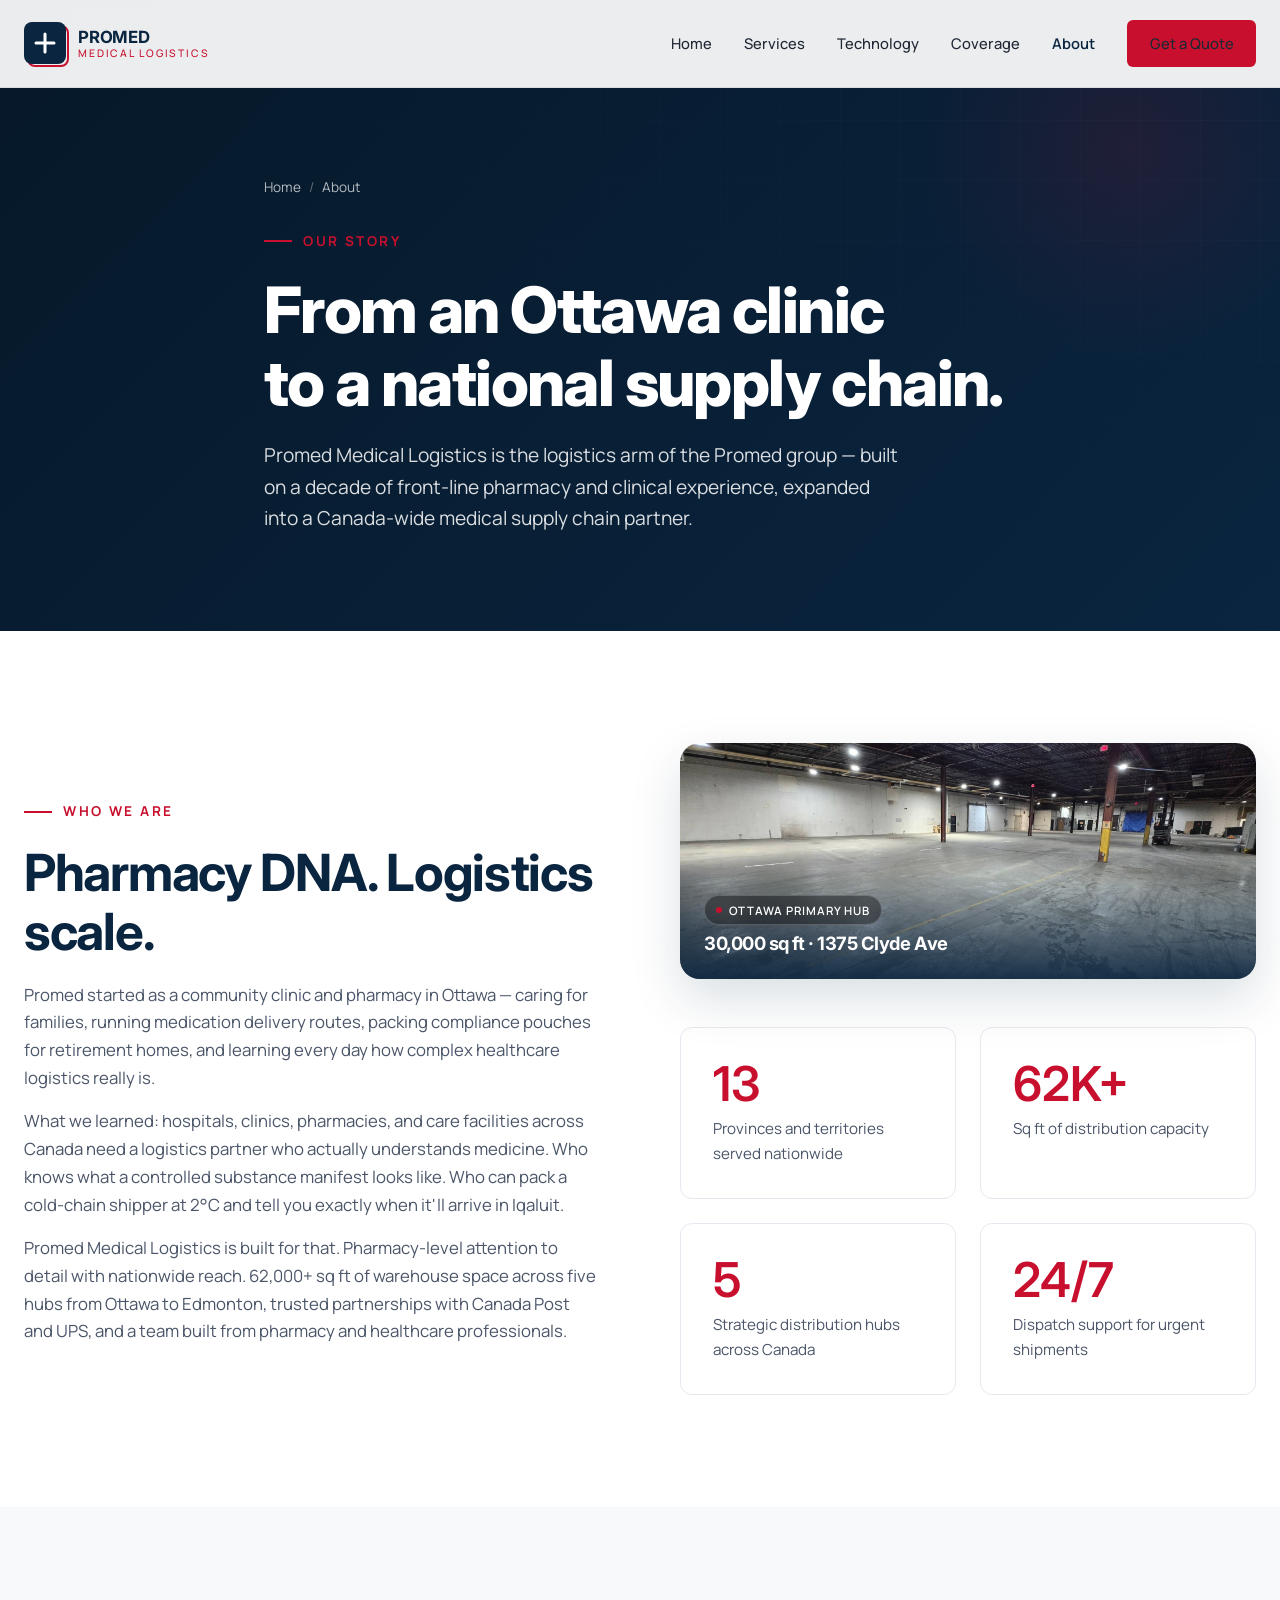
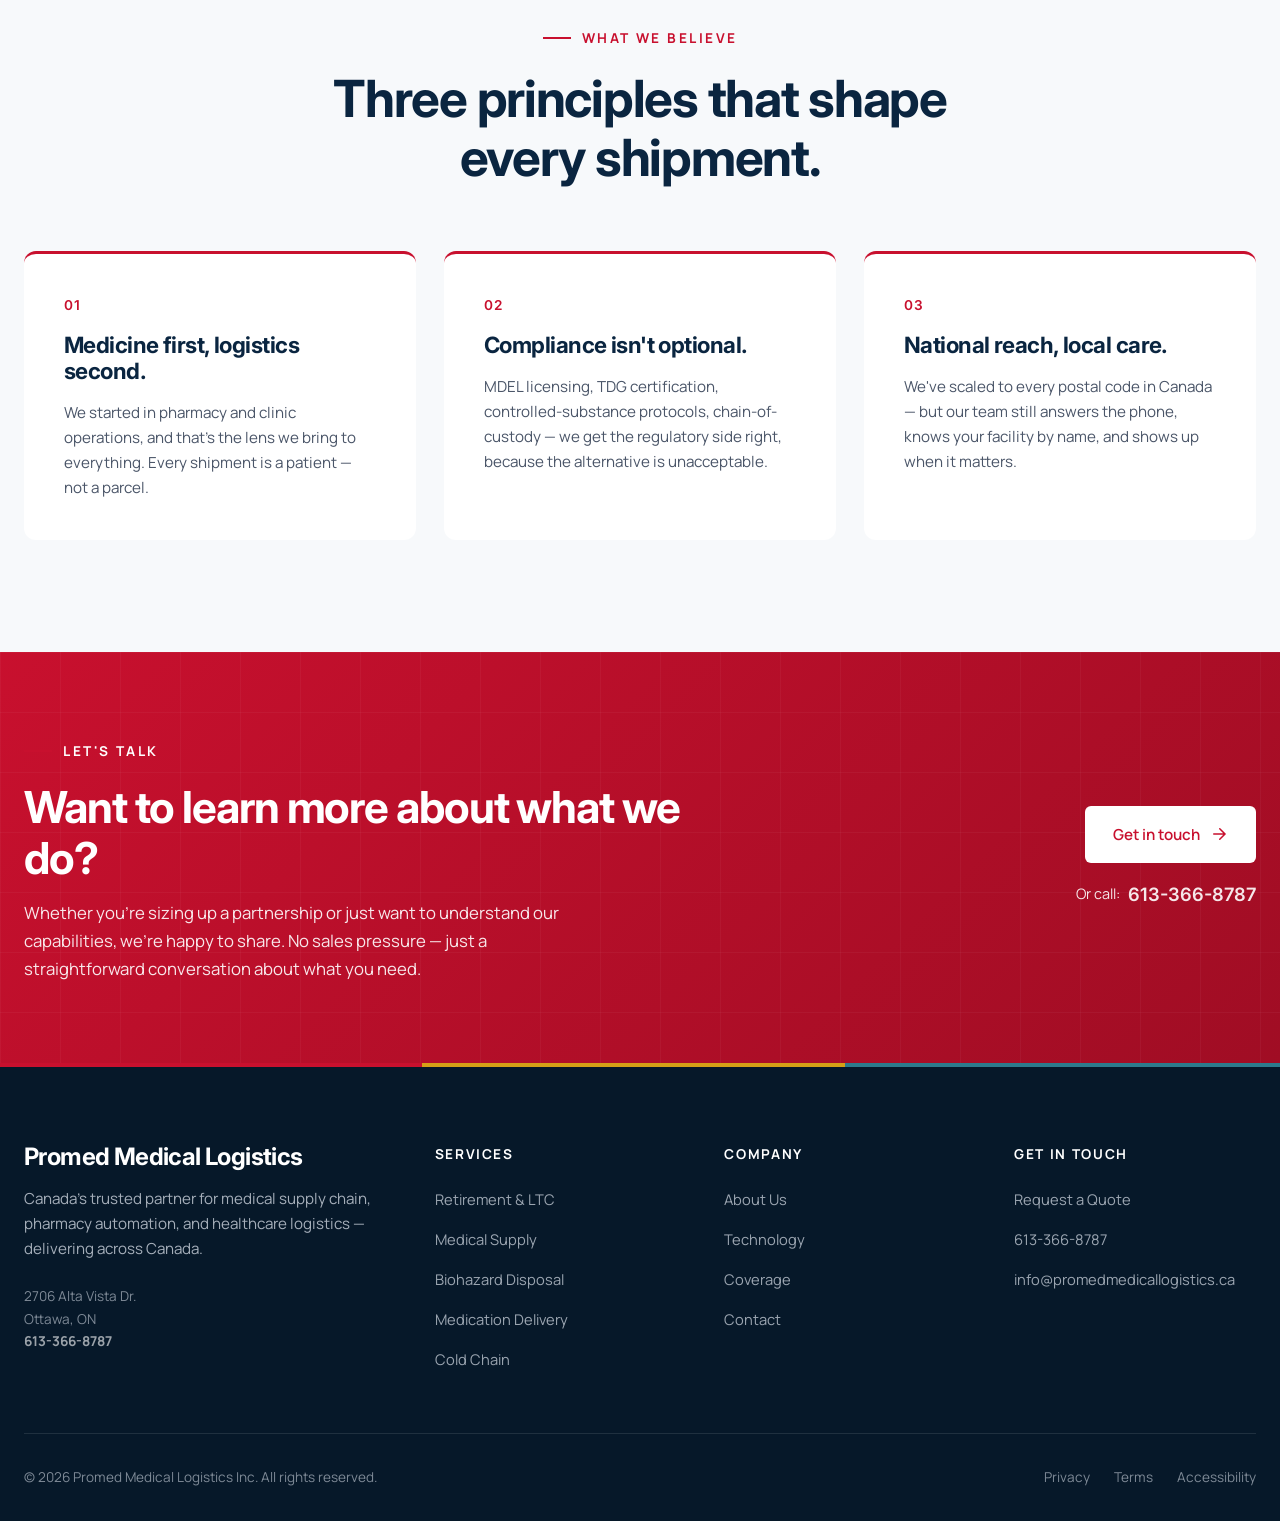
==== commit 49547102: "Replace marketing jargon with plain English across all pages Simplified copy site-wide: removed buzz" ====
--- a/pages/about.html
+++ b/pages/about.html
@@ -58,7 +58,7 @@
             What we learned: hospitals, clinics, pharmacies, and care facilities across Canada need a logistics partner who actually understands medicine. Who knows what a controlled substance manifest looks like. Who can pack a cold-chain shipper at 2°C and tell you exactly when it'll arrive in Iqaluit.
           </p>
           <p style="font-size: 1.05rem; color: var(--gray-600);">
-            Promed Medical Logistics is built for that. Pharmacy-grade attention to detail combined with logistics-grade national reach. 62,000+ sq ft of warehouse capacity across five distribution hubs from Ottawa to Edmonton, trusted carrier partnerships with Canada Post and UPS, and a team that understands medication safety the way only a healthcare-native operation can.
+            Promed Medical Logistics is built for that. Pharmacy-level attention to detail with nationwide reach. 62,000+ sq ft of warehouse space across five hubs from Ottawa to Edmonton, trusted partnerships with Canada Post and UPS, and a team built from pharmacy and healthcare professionals.
           </p>
         </div>
 
@@ -135,7 +135,7 @@
       <div>
         <span class="eyebrow" style="color: white;">Let's talk</span>
         <h2>Want to learn more about what we do?</h2>
-        <p>Whether you're sizing up a partnership or just want to understand our capabilities, we're happy to share. No sales pressure — just a real conversation about your logistics needs.</p>
+        <p>Whether you're sizing up a partnership or just want to understand our capabilities, we're happy to share. No sales pressure — just a straightforward conversation about what you need.</p>
       </div>
       <div class="cta-actions">
         <a href="contact.html" class="btn btn-primary">
@@ -153,7 +153,7 @@
       <div class="footer-grid">
         <div class="footer-brand">
           <h3>Promed Medical Logistics</h3>
-          <p>Canada's trusted partner for medical supply chain, pharmacy automation, and healthcare logistics — delivering nationwide from coast to coast to coast.</p>
+          <p>Canada's trusted partner for medical supply chain, pharmacy automation, and healthcare logistics — delivering across Canada.</p>
           <p style="font-size: 0.85rem; opacity: 0.6;">2706 Alta Vista Dr.<br>Ottawa, ON<br><strong style="color: white; opacity: 1;">613-366-8787</strong></p>
         </div>
         <div>
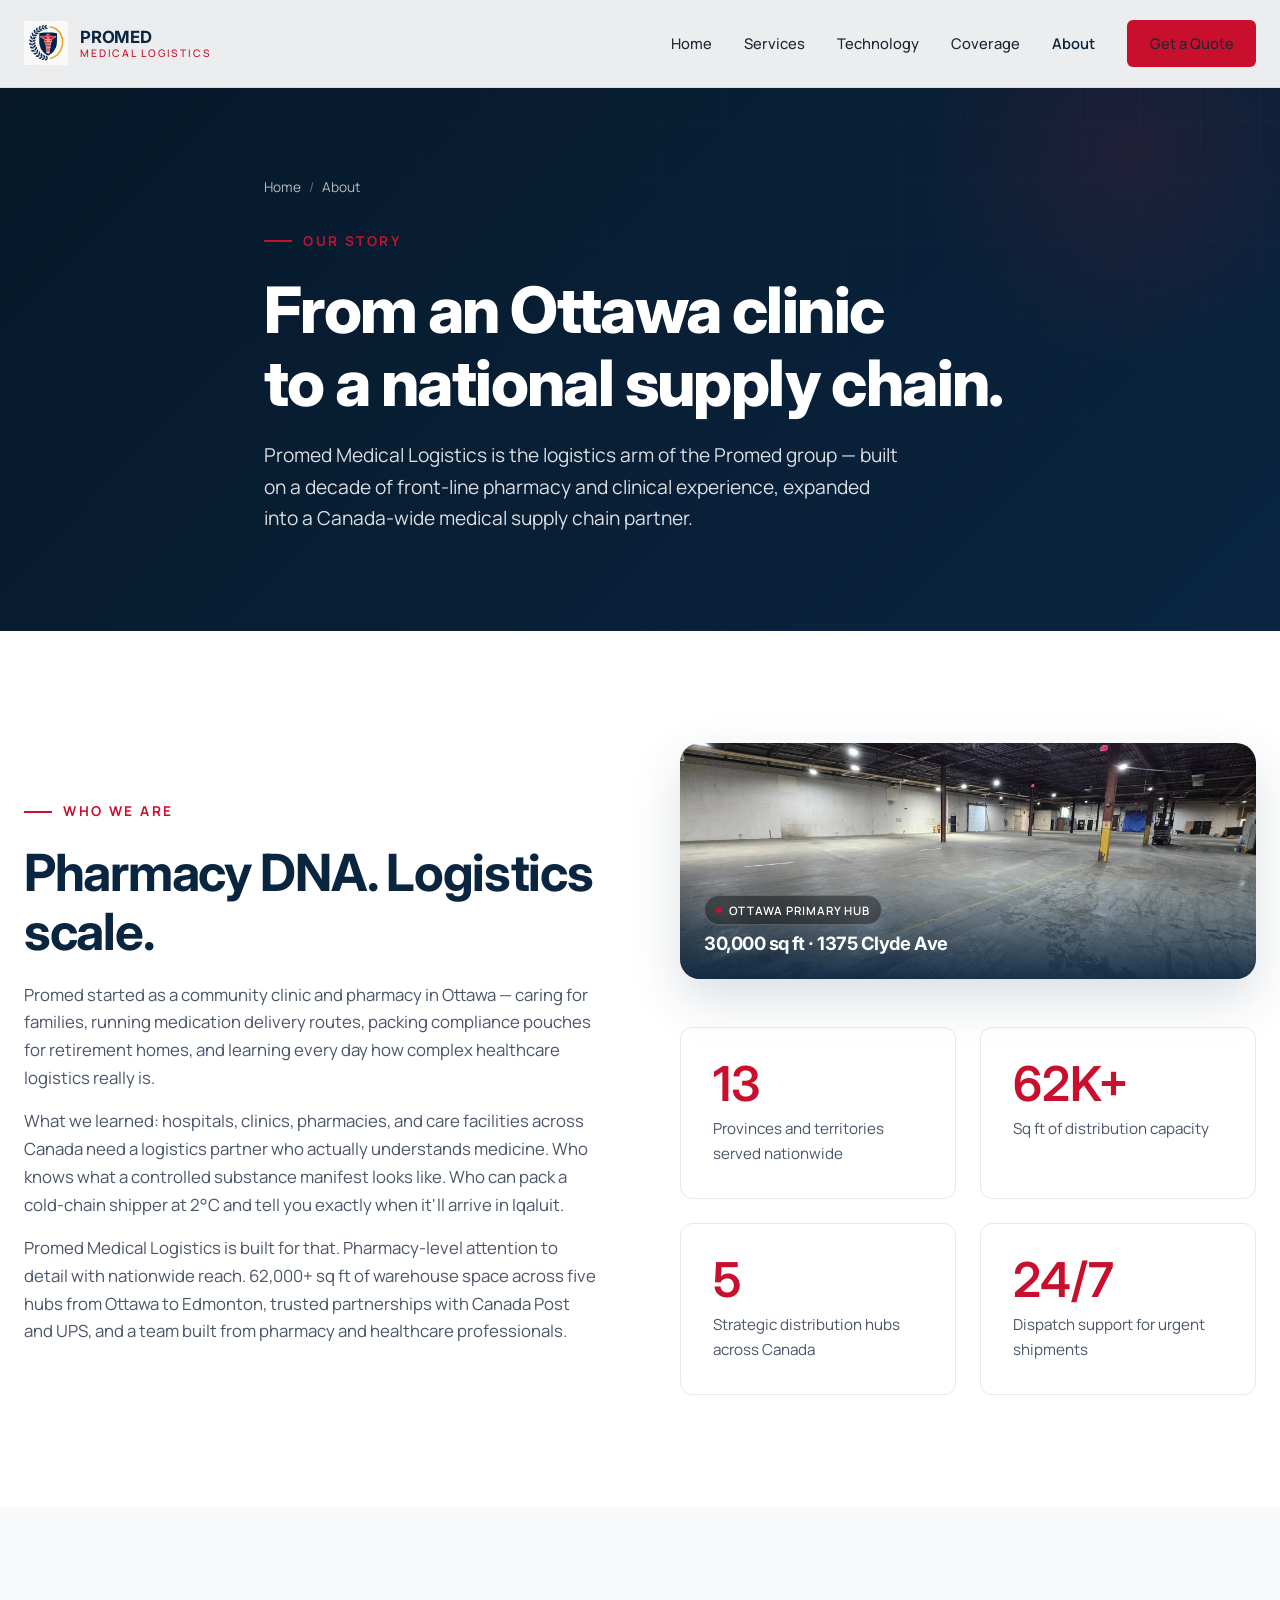
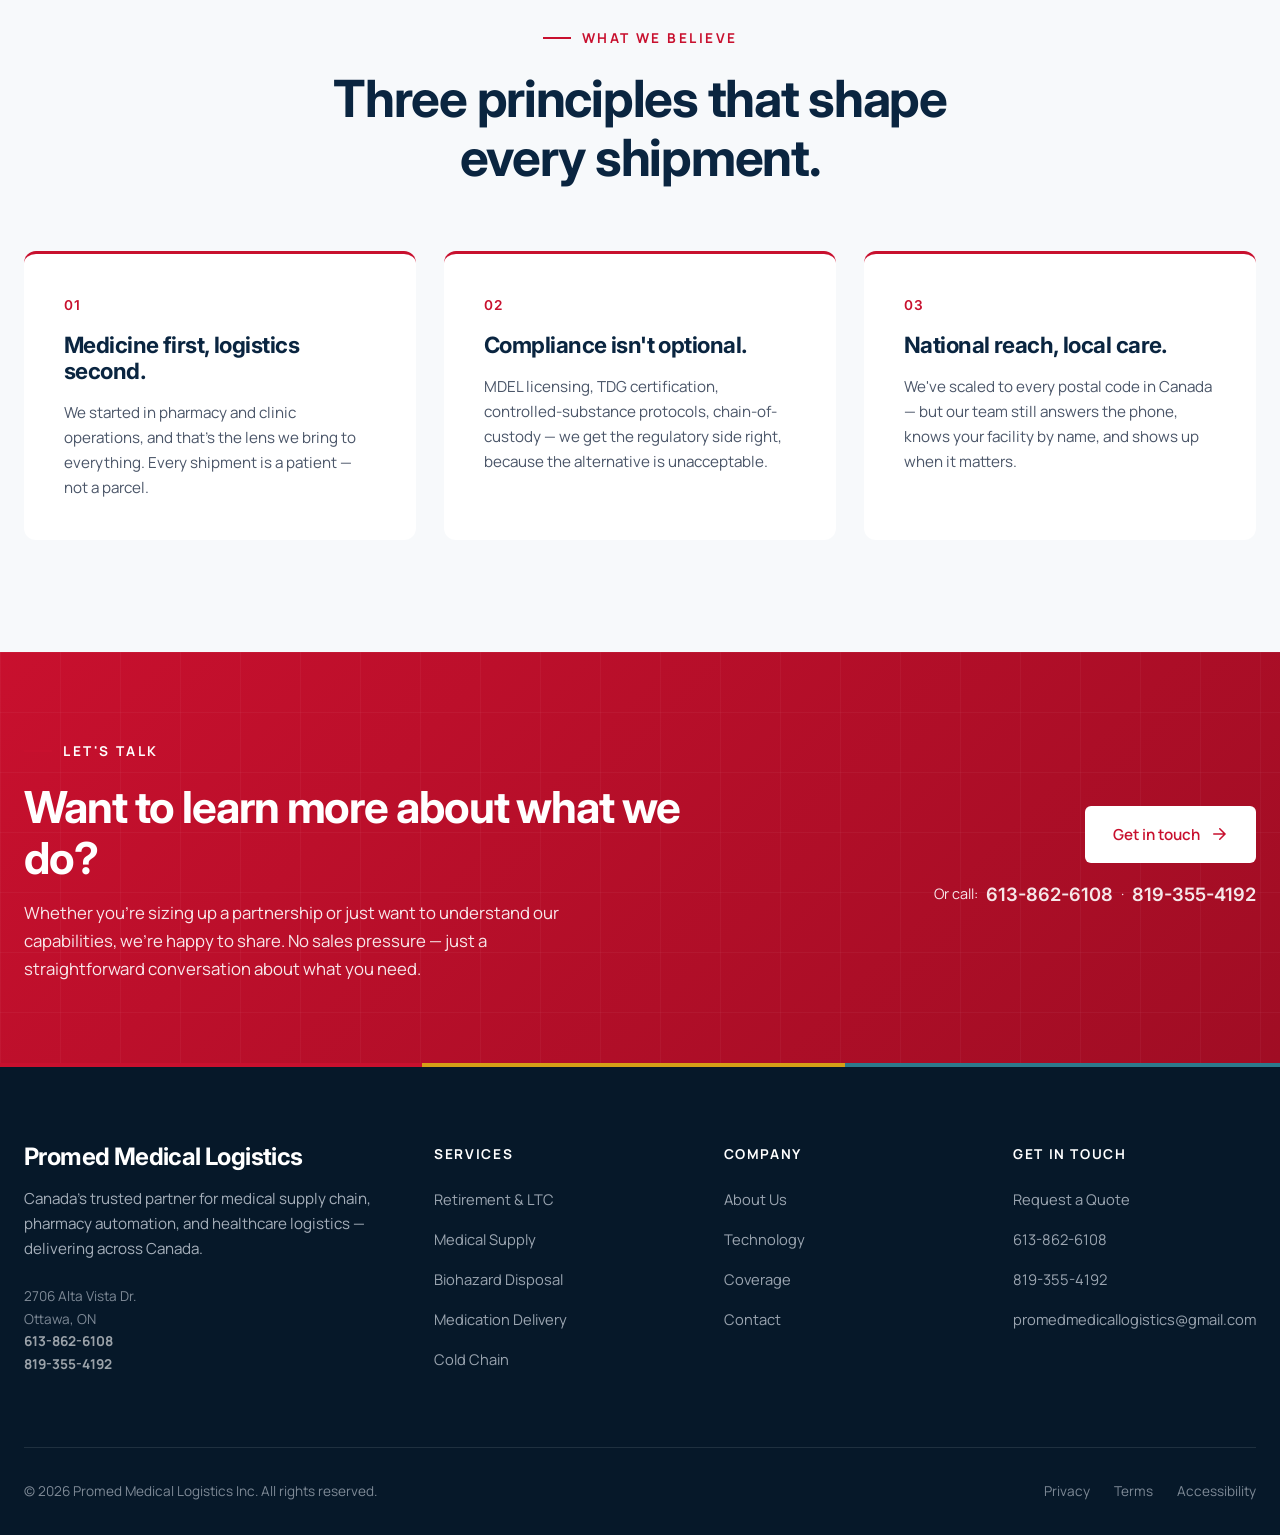
==== commit 20ba518e: "Add Netlify contact form, logo, and sitewide contact updates Wire quote form with Netlify attributes" ====
--- a/pages/about.html
+++ b/pages/about.html
@@ -16,7 +16,7 @@
   <nav class="nav">
     <div class="container nav-inner">
       <a href="../index.html" class="nav-logo">
-        <div class="nav-logo-mark"><svg viewBox="0 0 24 24" fill="none"><path d="M12 3v18M3 12h18" stroke="currentColor" stroke-width="3" stroke-linecap="round"/></svg></div>
+        <div class="nav-logo-mark nav-logo-mark--img"><img src="../images/promed-logo.png" alt="ProMed Medical Logistics" width="44" height="44" decoding="async"></div>
         <div class="nav-logo-text"><span class="brand">PROMED</span><span class="sub">Medical Logistics</span></div>
       </a>
       <div class="nav-menu" id="navMenu">
@@ -142,7 +142,7 @@
           Get in touch
           <svg viewBox="0 0 24 24" fill="none" width="18" height="18"><path d="M5 12h14M13 5l7 7-7 7" stroke="currentColor" stroke-width="2" stroke-linecap="round"/></svg>
         </a>
-        <div class="cta-phone">Or call: <strong>613-366-8787</strong></div>
+        <div class="cta-phone">Or call: <strong><a href="tel:+16138626108">613-862-6108</a></strong> · <strong><a href="tel:+18193554192">819-355-4192</a></strong></div>
       </div>
     </div>
   </section>
@@ -154,7 +154,7 @@
         <div class="footer-brand">
           <h3>Promed Medical Logistics</h3>
           <p>Canada's trusted partner for medical supply chain, pharmacy automation, and healthcare logistics — delivering across Canada.</p>
-          <p style="font-size: 0.85rem; opacity: 0.6;">2706 Alta Vista Dr.<br>Ottawa, ON<br><strong style="color: white; opacity: 1;">613-366-8787</strong></p>
+          <p style="font-size: 0.85rem; opacity: 0.6;">2706 Alta Vista Dr.<br>Ottawa, ON<br><strong style="color: white; opacity: 1;"><a href="tel:+16138626108" style="color: inherit;">613-862-6108</a></strong><br><strong style="color: white; opacity: 1;"><a href="tel:+18193554192" style="color: inherit;">819-355-4192</a></strong></p>
         </div>
         <div>
           <h5>Services</h5>
@@ -179,8 +179,9 @@
           <h5>Get In Touch</h5>
           <ul>
             <li><a href="contact.html">Request a Quote</a></li>
-            <li><a href="tel:6133668787">613-366-8787</a></li>
-            <li><a href="mailto:info@promedmedicallogistics.ca">info@promedmedicallogistics.ca</a></li>
+            <li><a href="tel:+16138626108">613-862-6108</a></li>
+            <li><a href="tel:+18193554192">819-355-4192</a></li>
+            <li><a href="mailto:promedmedicallogistics@gmail.com">promedmedicallogistics@gmail.com</a></li>
           </ul>
         </div>
       </div>
--- a/css/style.css
+++ b/css/style.css
@@ -277,6 +277,24 @@
   width: 24px;
   height: 24px;
   color: var(--white);
+}
+
+.nav-logo-mark--img {
+  background: none;
+  border-radius: 0;
+  width: 44px;
+  height: 44px;
+}
+
+.nav-logo-mark--img::after {
+  display: none;
+}
+
+.nav-logo-mark--img img {
+  width: 100%;
+  height: 100%;
+  object-fit: contain;
+  display: block;
 }
 
 .nav-logo-text {
--- a/css/pages.css
+++ b/css/pages.css
@@ -656,6 +656,36 @@
 
 .form-group label .required {
   color: var(--red);
+}
+
+.form-group .field-error {
+  display: none;
+  font-size: 0.8rem;
+  color: var(--red);
+  margin-top: 0.35rem;
+  line-height: 1.3;
+}
+
+.form-group .field-error.is-visible {
+  display: block;
+}
+
+.form-group input.input-invalid,
+.form-group select.input-invalid,
+.form-group textarea.input-invalid {
+  border-color: var(--red);
+}
+
+.form-submit-error {
+  display: none;
+  font-size: 0.9rem;
+  color: var(--red);
+  margin-bottom: 1rem;
+  line-height: 1.4;
+}
+
+.form-submit-error.is-visible {
+  display: block;
 }
 
 .form-group input,
